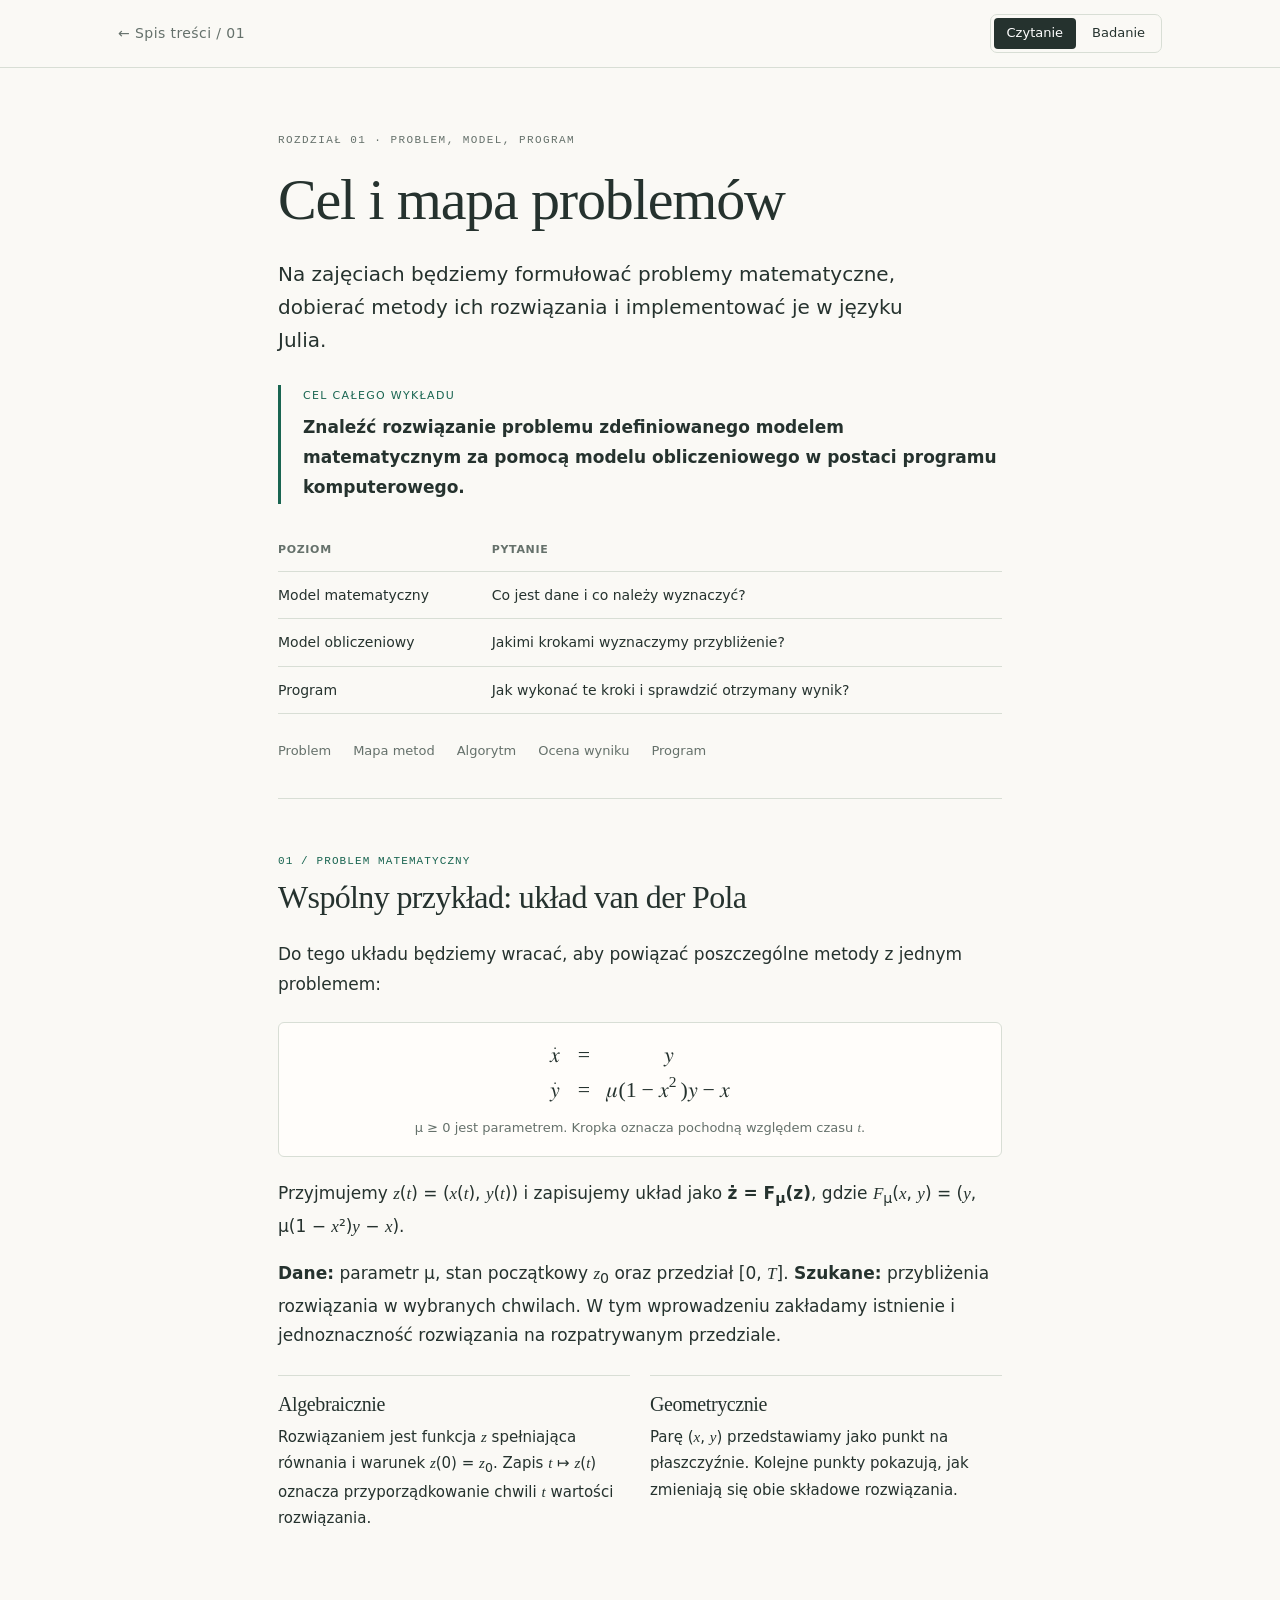
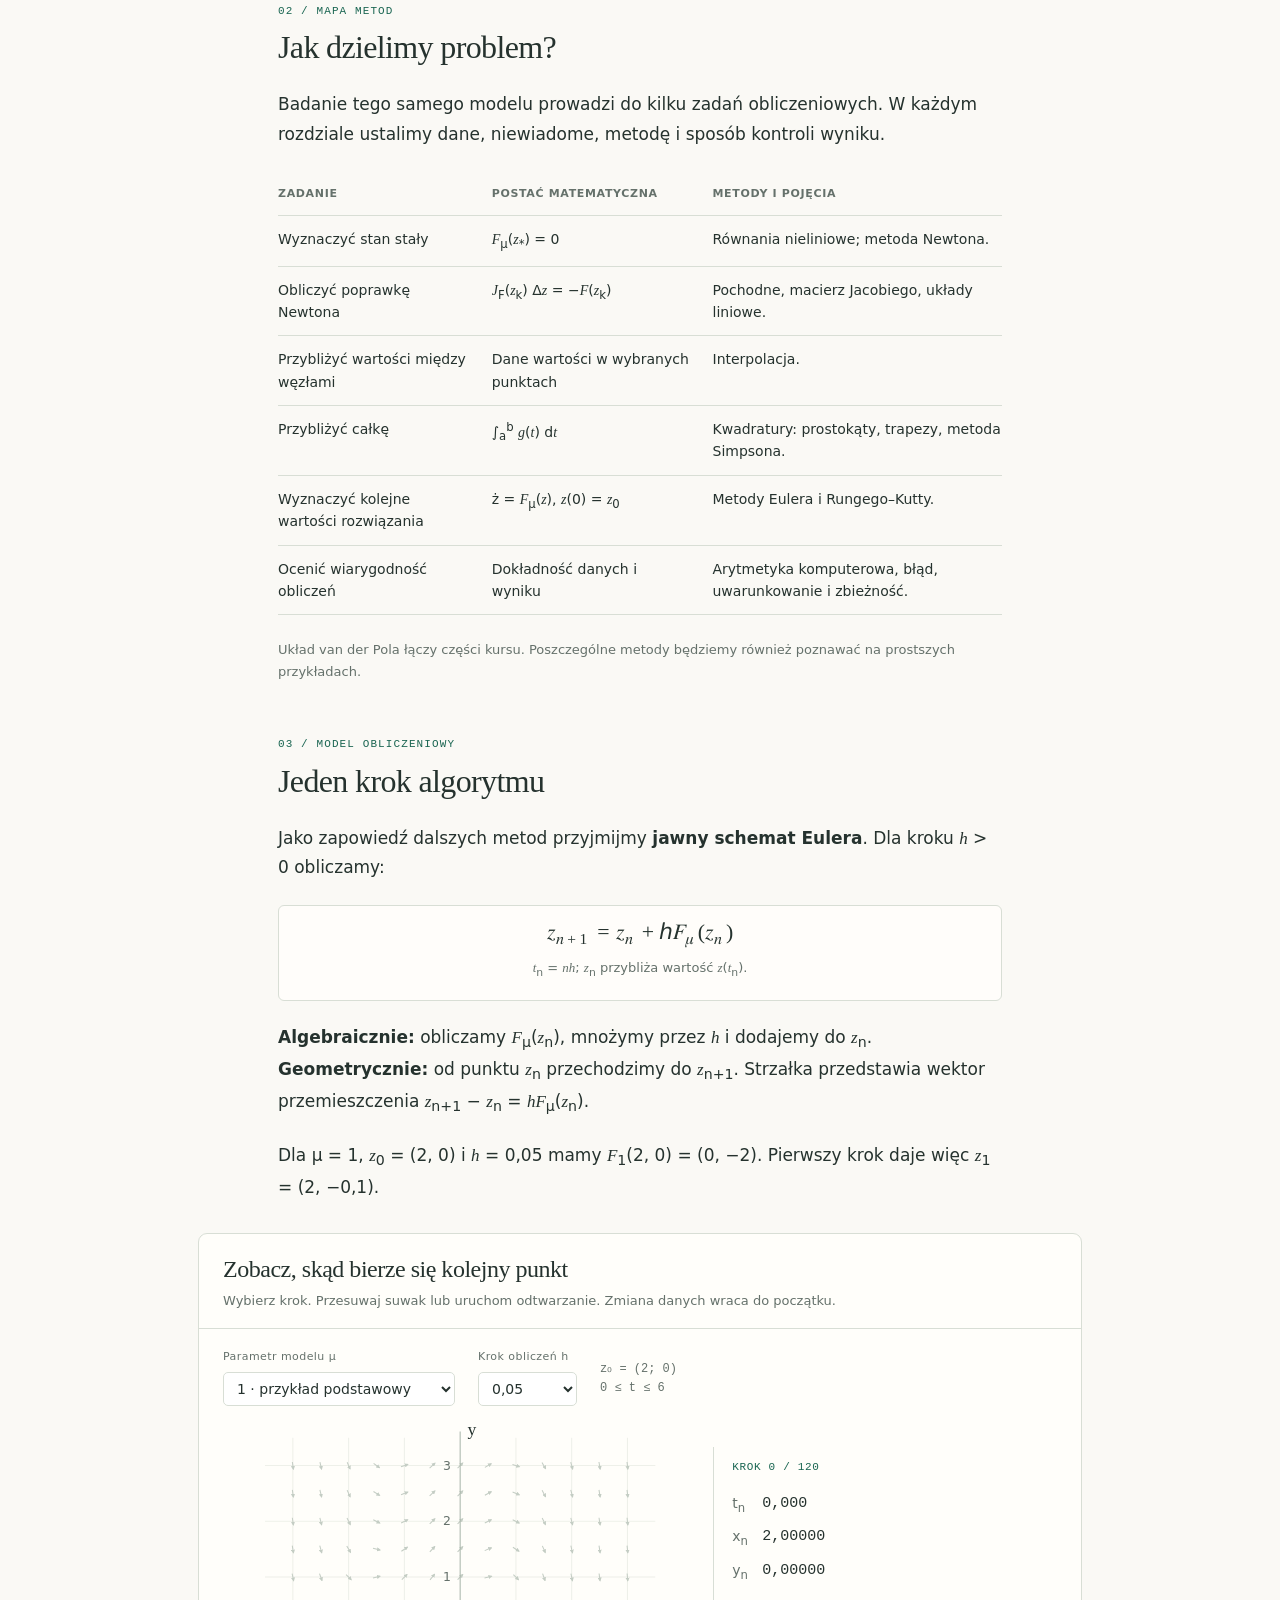
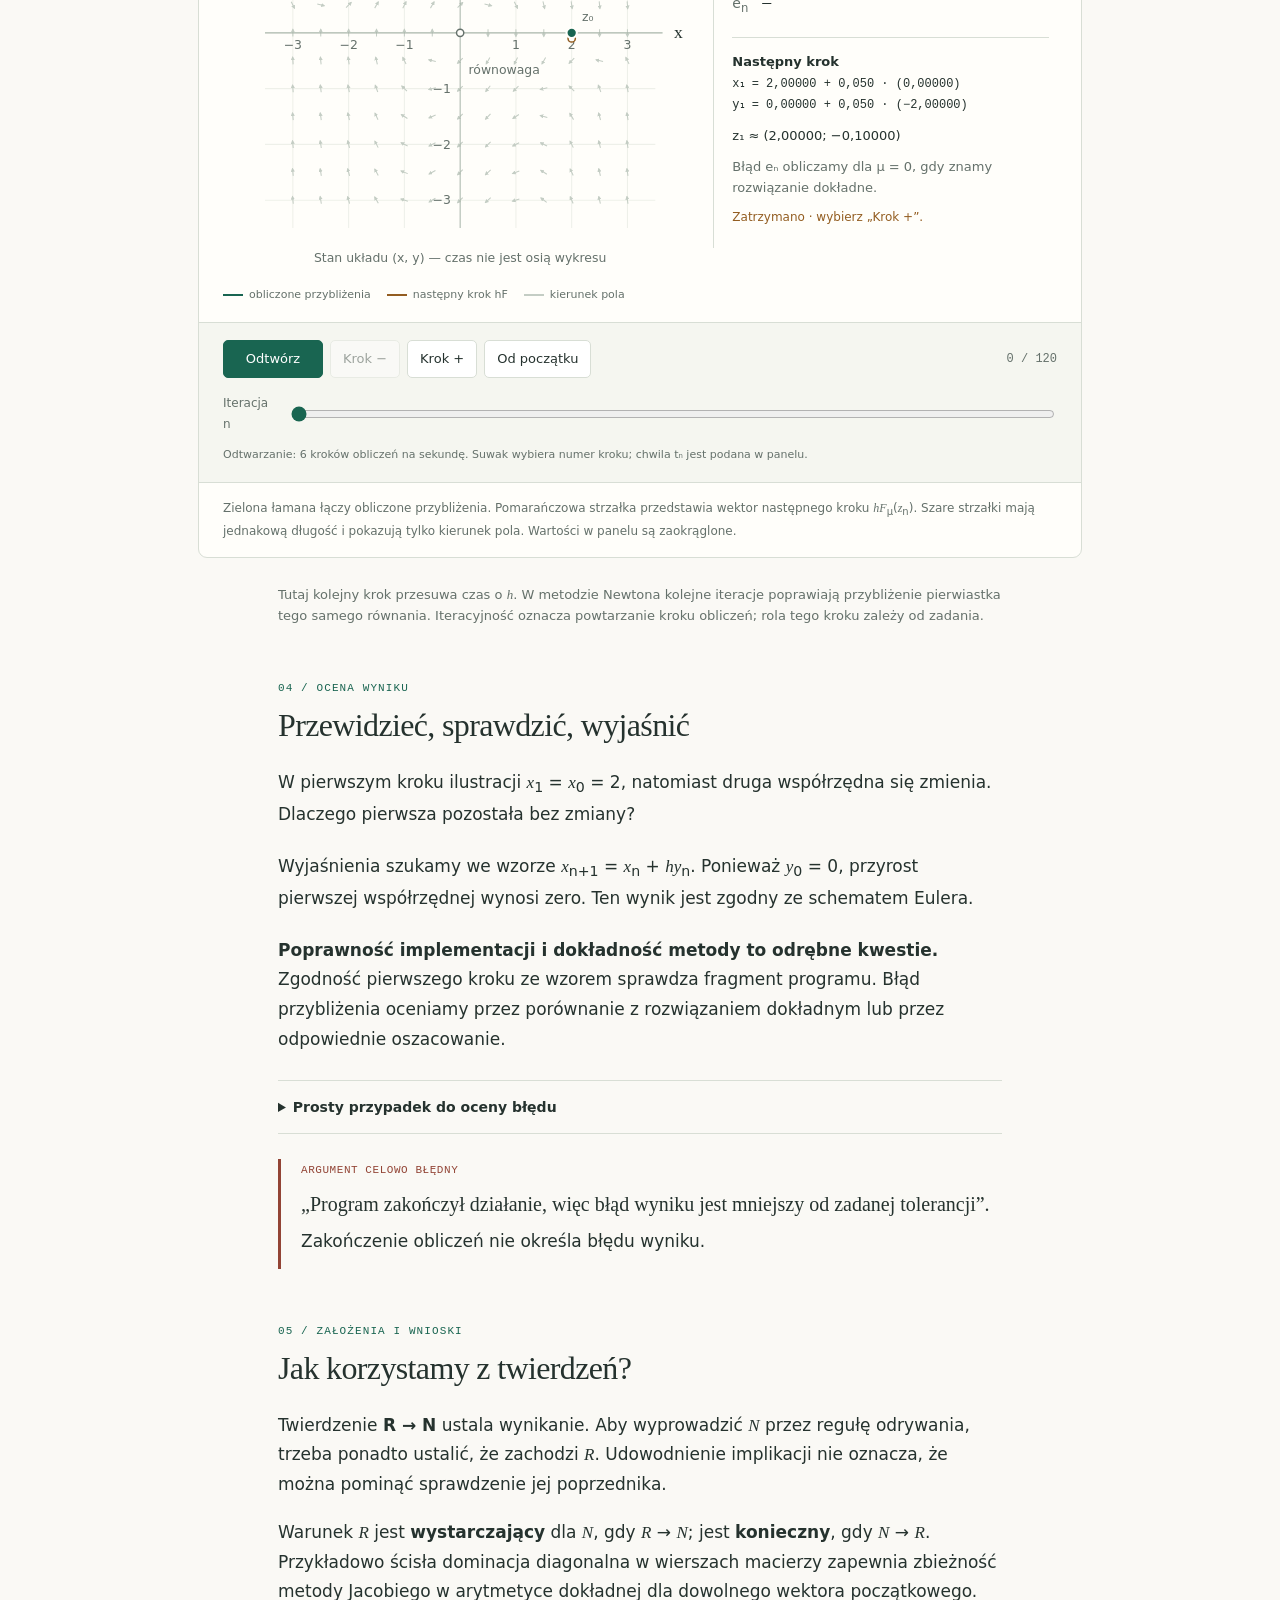
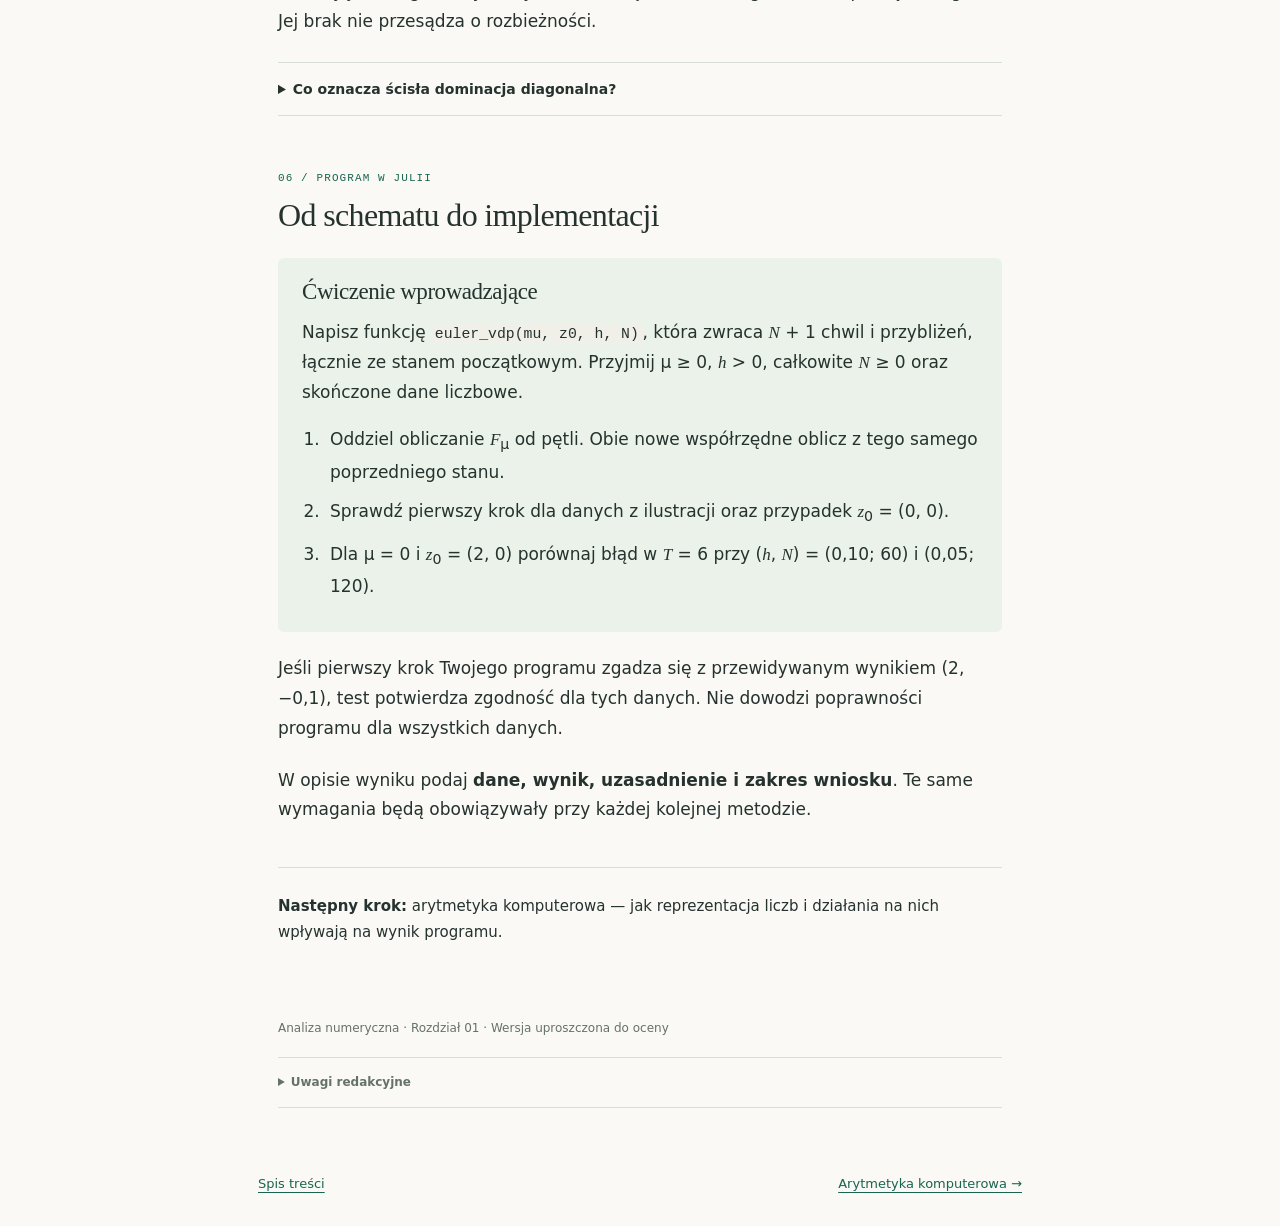
==== 01-cel-i-mapa-problemow.html @ f3dd7e31 "Dodaj pliki" ====
<!doctype html>
<html lang="pl" data-mode="reading">
<head>
  <meta charset="utf-8">
  <meta name="viewport" content="width=device-width,initial-scale=1">
  <meta name="color-scheme" content="light">
  <meta name="description" content="Od modelu matematycznego do programu w Julii. Pierwszy rozdział analizy numerycznej z trybem badania rozumowań i sterowaną animacją SVG.">
  <title>Cel i mapa problemów · Analiza numeryczna</title>
  <style>
    :root{--paper:#faf9f5;--ink:#25322e;--muted:#65716b;--line:#d8ded5;--green:#196551;--pale:#eaf2e9;--amber:#935d21;--amber-pale:#faf0dd;--blue:#305a82;--blue-pale:#edf2f9;--red:#924435;--red-pale:#f9eeea;--mono:ui-monospace,SFMono-Regular,Consolas,monospace}
    *{box-sizing:border-box}html{scroll-behavior:smooth;scroll-padding-top:100px}body{margin:0;background:var(--paper);color:var(--ink);font:17px/1.75 system-ui,-apple-system,"Segoe UI",sans-serif}button,select,input{font:inherit}button,select{color:inherit}button,a,summary,input,select{-webkit-tap-highlight-color:transparent}a{color:var(--green);text-underline-offset:4px}a:hover{color:var(--ink)}button{cursor:pointer}button:disabled{cursor:default;opacity:.42}:focus-visible{outline:3px solid var(--amber);outline-offset:4px;border-radius:3px}.skip{position:absolute;left:16px;top:-100px;z-index:5;background:white;padding:8px 16px}.skip:focus{top:10px}.topbar{position:sticky;top:0;z-index:3;border-bottom:1px solid var(--line);background:rgba(250,249,245,.97)}.topbar-inner{max-width:1100px;margin:auto;padding:14px 28px;display:flex;align-items:center;justify-content:space-between;gap:18px}.brand{font-size:14px;letter-spacing:.03em;color:var(--muted);text-decoration:none}.mode{display:flex;border:1px solid var(--line);border-radius:7px;padding:3px;gap:3px}.mode button{border:0;background:none;padding:5px 13px;border-radius:4px;font-size:13px;line-height:1.6}.mode button[aria-pressed="true"]{background:var(--ink);color:#fff}main{max-width:780px;margin:auto;padding:64px 28px 72px}header{padding-bottom:35px;border-bottom:1px solid var(--line)}.eyebrow{font:11px/1.5 var(--mono);letter-spacing:.13em;text-transform:uppercase;color:var(--muted);margin:0 0 19px}h1,h2,h3{font-family:Georgia,"Times New Roman",serif;font-weight:400;line-height:1.15;letter-spacing:-.02em}h1{font-size:clamp(38px,6vw,58px);max-width:650px;margin:0 0 24px}h2{font-size:32px;margin:0 0 24px}h3{font-size:23px;margin:26px 0 14px}.lead{font-size:20px;line-height:1.65;max-width:650px}.goal{border-left:3px solid var(--green);padding:2px 0 2px 22px;margin:28px 0 25px}.goal p{margin:0}.goal small{display:block;color:var(--green);font-size:11px;letter-spacing:.12em;text-transform:uppercase;margin-bottom:8px}.toc{display:flex;gap:7px 22px;flex-wrap:wrap;font-size:13px;margin-top:26px}.toc a{color:var(--muted);text-decoration:none}.toc a:hover{text-decoration:underline}section{margin-top:54px}.section-number{display:block;font:11px/1.5 var(--mono);color:var(--green);letter-spacing:.1em;margin-bottom:10px}p{margin:0 0 18px}strong{font-weight:650}small,.small{font-size:13px;line-height:1.65}.muted{color:var(--muted)}var{font-family:Georgia,serif}code{font: .87em/1.5 var(--mono);background:#f0f0e9;padding:.12em .25em;border-radius:3px}.equation{margin:22px 0;padding:18px 22px;border:1px solid var(--line);border-radius:6px;overflow-x:auto;text-align:center;background:#fffdfa;font-size:19px}.equation math{font-size:1.15em}.equation .small{display:block;margin-top:10px;color:var(--muted)}.mathline{display:block;margin:6px 0}.definitions{display:grid;grid-template-columns:1fr 1fr;gap:20px;margin:24px 0}.definition{padding:17px 0;border-top:1px solid var(--line)}.definition p{font-size:15px;margin:8px 0 0}.definition h3{font-size:20px;margin:0}.table-scroll{overflow-x:auto;margin:24px 0}table{border-collapse:collapse;text-align:left;width:100%;font-size:14px;line-height:1.6}th,td{vertical-align:top;border-bottom:1px solid var(--line);padding:12px 11px}th{font-size:11px;letter-spacing:.06em;text-transform:uppercase;color:var(--muted)}th:first-child,td:first-child{padding-left:0}th:last-child,td:last-child{padding-right:0}td:first-child{width:28%}.note{border-left:2px solid var(--line);padding:2px 0 2px 18px;margin:25px 0;font-size:15px}.note p:last-child{margin-bottom:0}ol,ul{padding-left:23px}li{padding-left:5px;margin:10px 0}.study-only{display:none}.analysis{display:none}.marked{background:none;color:inherit}.argument{margin:22px 0}.argument>p{margin-bottom:10px}.argument[data-kind="explanation"]{--mark-bg:var(--amber-pale);--mark-ink:var(--amber)}.argument[data-kind="inference"],.argument[data-kind="proof"]{--mark-bg:var(--pale);--mark-ink:var(--green)}.argument[data-kind="checking"]{--mark-bg:var(--blue-pale);--mark-ink:var(--blue)}.argument[data-kind="fallacy"]{--mark-bg:var(--red-pale);--mark-ink:var(--red)}[data-mode="research"] .study-only{display:block}[data-mode="research"] .analysis{display:block}[data-mode="research"] .marked{background:var(--mark-bg);box-shadow:0 2px 0 var(--mark-bg);border-bottom:1px solid var(--mark-ink);-webkit-box-decoration-break:clone;box-decoration-break:clone}.analysis{font-size:14px;line-height:1.7;border-left:2px solid var(--mark-ink);padding:0 0 0 16px;margin:12px 0 24px}.analysis summary{font-size:12px;color:var(--mark-ink);cursor:pointer;font-weight:650}.analysis[open] summary{margin-bottom:12px}.analysis p{margin:8px 0}.analysis dl{margin:10px 0}.analysis dt{font-weight:650;margin:10px 0 2px}.analysis dd{margin:0}.analysis .direction{font:12px/1.7 var(--mono);color:var(--muted);padding-top:8px}.study-intro{background:var(--pale);padding:19px 23px;border-radius:6px;font-size:14px;margin-top:28px}.study-intro p{margin:0 0 10px}.study-intro p:last-child{margin:0}.wide{width:calc(100% + 160px);margin-left:-80px}.lab{border:1px solid var(--line);border-radius:9px;background:#fffefa;overflow:hidden;margin-top:30px;margin-bottom:26px}.lab-head{padding:22px 24px 16px;border-bottom:1px solid var(--line)}.lab-head h3{margin:0 0 6px;font-size:24px}.lab-head p{margin:0;font-size:13px;color:var(--muted)}.lab-controls{display:flex;align-items:end;gap:15px 23px;flex-wrap:wrap;padding:18px 24px 5px}.field-label{display:block;font-size:11px;letter-spacing:.04em;color:var(--muted);margin-bottom:5px}select{padding:7px 27px 7px 9px;background:white;border:1px solid var(--line);border-radius:5px;font-size:14px}.fixed-data{margin:0 0 7px;font:12px/1.6 var(--mono);color:var(--muted)}.lab-layout{display:grid;grid-template-columns:1.45fr 1fr;align-items:center;gap:4px;padding:8px 24px 10px 12px}.plot{min-width:0}.plot svg{display:block;width:100%;height:auto}.plot text{font:12px system-ui,sans-serif;fill:var(--muted)}.plot .axis-label{font-family:Georgia,serif;font-size:17px;fill:var(--ink)}.readout{padding:12px 8px 12px 18px;border-left:1px solid var(--line)}.step-title{font:11px/1.6 var(--mono);color:var(--green);letter-spacing:.06em;text-transform:uppercase;margin:0 0 15px}.state{display:grid;grid-template-columns:auto 1fr;gap:6px 14px;margin:0 0 19px;font-size:14px}.state dt{color:var(--muted)}.state dd{margin:0;font:15px/1.7 var(--mono);font-variant-numeric:tabular-nums}.calculation{border-top:1px solid var(--line);padding-top:13px;font-size:13px;line-height:1.75}.calculation p{margin:0 0 8px}.calculation .numbers{font:12px/1.8 var(--mono);display:block}.status-tag{color:var(--amber);font-size:12px;min-height:20px}.legend{display:flex;flex-wrap:wrap;gap:7px 16px;padding:0 24px 17px;font-size:11px;color:var(--muted)}.legend span{display:inline-flex;align-items:center;gap:6px}.swatch{width:20px;height:0;border-top:2px solid var(--green);display:inline-block}.swatch.arrow{border-color:var(--amber)}.swatch.exact{border-color:#6c7e91;border-top-style:dashed}.swatch.field{border-color:#c4cdc4}.transport{border-top:1px solid var(--line);padding:17px 24px;background:#f5f6f0}.transport-row{display:flex;gap:7px;align-items:center;flex-wrap:wrap}.transport button{border:1px solid var(--line);background:white;padding:7px 12px;border-radius:5px;font-size:13px}.transport .primary{background:var(--green);border-color:var(--green);color:white;min-width:100px}.transport .end-label{margin-left:auto;color:var(--muted);font:12px var(--mono)}.range-row{display:flex;align-items:center;gap:14px;margin-top:15px}.range-row label{font-size:12px;color:var(--muted)}input[type="range"]{accent-color:var(--green);width:100%;min-width:60px}.transport .hint{font-size:11px;color:var(--muted);margin:10px 0 0}.lab figcaption{padding:15px 24px;font-size:12px;color:var(--muted);border-top:1px solid var(--line)}.test-prompt{background:var(--amber-pale);padding:18px 21px;border-radius:5px;margin:23px 0;font-size:15px}.test-prompt p{margin:0 0 9px}.test-prompt p:last-child{margin:0}.disclosure{border-top:1px solid var(--line);border-bottom:1px solid var(--line);padding:14px 0;margin:25px 0;font-size:15px}.disclosure summary{cursor:pointer;font-size:14px;font-weight:600}.disclosure[open] summary{margin-bottom:15px}.disclosure p:last-child{margin-bottom:0}.false-claim{border-left:3px solid var(--red);padding:3px 0 3px 20px;margin:24px 0}.false-claim .label{font:11px/1.5 var(--mono);color:var(--red);text-transform:uppercase;letter-spacing:.05em}.false-claim blockquote{margin:8px 0;font-family:Georgia,serif;font-size:20px;line-height:1.5}.assignment{padding:21px 24px;background:var(--pale);border-radius:6px}.assignment h3{margin:0 0 13px}.assignment ol{margin-bottom:0}.next{margin-top:42px;padding-top:25px;border-top:1px solid var(--line);font-size:15px}.footer{max-width:780px;margin:0 auto;padding:0 28px 45px;font-size:12px;color:var(--muted)}.editorial{margin:0;font-size:12px}.editorial summary{font-size:12px}.sr-only{position:absolute;width:1px;height:1px;padding:0;margin:-1px;overflow:hidden;clip:rect(0,0,0,0);white-space:nowrap;border:0}noscript p{padding:16px;background:var(--amber-pale);font-size:14px}figure{margin:24px 0}.math-inline{white-space:nowrap}.badge{font-size:11px;color:var(--muted);border:1px solid var(--line);padding:3px 7px;border-radius:4px;display:inline-block;margin-bottom:22px}.formula-note{font-size:13px;color:var(--muted);margin-top:-9px}
    [hidden]{display:none!important}
    @media(max-width:1000px){.wide{width:100%;margin-left:0}.lab-layout{grid-template-columns:1.3fr 1fr}.readout{padding-left:15px}.topbar-inner{padding:12px 22px}}
    @media(max-width:620px){body{font-size:16px}main{padding:36px 20px 50px}.topbar-inner{padding:10px 16px;gap:8px}.brand{font-size:12px}.mode button{font-size:12px;padding:5px 9px}.lead{font-size:18px}.definitions{grid-template-columns:1fr;gap:0}h2{font-size:28px}.lab-layout{grid-template-columns:1fr;padding:8px 15px 15px}.readout{border-left:0;border-top:1px solid var(--line);padding:17px 8px 0}.state{grid-template-columns:auto 1fr auto 1fr;gap:5px 10px}.state dd{font-size:13px}.lab-controls,.lab-head{padding-left:18px;padding-right:18px}.legend,.transport,.lab figcaption{padding-left:18px;padding-right:18px}.transport .end-label{margin-left:0}.lab-head h3{font-size:22px}.equation{font-size:16px;padding:15px 10px}th,td{padding:10px 8px}.table-scroll table{min-width:570px}.footer{padding-left:20px;padding-right:20px}.assignment{padding:19px}.toc{gap:7px 17px}}
    @media(prefers-reduced-motion:reduce){html{scroll-behavior:auto}}
    @media print{body{background:white;color:black;font-size:11pt;line-height:1.55}.topbar,.toc,.skip,.transport,.lab-controls,.editorial,.badge{display:none}main{padding:0;max-width:none}header{padding-bottom:15px}h1{font-size:32pt}h2{font-size:22pt}section{margin-top:28px}.wide{width:100%;margin-left:0}.lab{break-inside:avoid}.lab-layout{grid-template-columns:1.25fr 1fr}.readout{border-left:1px solid #aaa;border-top:0}.marked{print-color-adjust:exact}.analysis{break-inside:avoid}a{color:inherit}p,li{orphans:3;widows:3}.footer{margin-top:20px;padding:0;max-width:none}.study-only table{font-size:9pt}}
  </style>
<style>
.course-navigation { max-width: 820px; margin: 0 auto; padding: 20px 28px 32px; display: flex; flex-wrap: wrap; align-items: baseline; justify-content: space-between; gap: 12px 24px; font: 13px/1.65 system-ui, -apple-system, "Segoe UI", sans-serif; }
.course-navigation a { color: #196551; text-underline-offset: 4px; }
.course-navigation a:focus-visible { outline: 3px solid #935d21; outline-offset: 4px; }
.course-navigation--top { border-bottom: 1px solid #d8ded5; margin-bottom: 20px; padding-top: 15px; padding-bottom: 15px; }
@media(max-width:600px) { .course-navigation { padding-right: 19px; padding-left: 19px; font-size: 12px; } }
</style>
</head>
<body>
  <a class="skip" href="#tresc">Przejdź do treści</a>
  <div class="topbar">
    <div class="topbar-inner">
      <a class="brand" href="index.html">← Spis treści <span aria-hidden="true">/ 01</span></a>
      <div class="mode" role="group" aria-label="Tryb pracy z tekstem">
        <button id="reading-mode" type="button" aria-pressed="true">Czytanie</button>
        <button id="research-mode" type="button" aria-pressed="false">Badanie</button>
      </div>
    </div>
  </div>
  <main id="tresc">
    <header>
      <p class="eyebrow">Rozdział 01 · Problem, model, program</p>
      <h1>Cel i mapa problemów</h1>
      <p class="lead">Na zajęciach będziemy formułować problemy matematyczne, dobierać metody ich rozwiązania i implementować je w języku Julia.</p>
      <div class="goal"><small>Cel całego wykładu</small><p><strong>Znaleźć rozwiązanie problemu zdefiniowanego modelem matematycznym za pomocą modelu obliczeniowego w postaci programu komputerowego.</strong></p></div>
      <div class="table-scroll"><table><thead><tr><th>Poziom</th><th>Pytanie</th></tr></thead><tbody><tr><td>Model matematyczny</td><td>Co jest dane i co należy wyznaczyć?</td></tr><tr><td>Model obliczeniowy</td><td>Jakimi krokami wyznaczymy przybliżenie?</td></tr><tr><td>Program</td><td>Jak wykonać te kroki i sprawdzić otrzymany wynik?</td></tr></tbody></table></div>
      <nav class="toc" aria-label="W tym rozdziale"><a href="#model">Problem</a><a href="#mapa">Mapa metod</a><a href="#krok">Algorytm</a><a href="#kontrola">Ocena wyniku</a><a href="#zadanie">Program</a></nav>
    </header>
    <noscript><p>Tekst i wzory są dostępne bez JavaScriptu. Przełączanie trybów oraz sterowanie ilustracją wymagają jego włączenia.</p></noscript>
    <aside class="study-only study-intro" aria-label="Jak czytać oznaczenia rozumowań"><p><strong>Tryb badania.</strong> Etykiety wyjaśniają, co jest dane, czego szukamy i co uzasadnia wniosek. <var>R</var> oznacza rację, <var>N</var> — następstwo. Implikacja <strong>R → N</strong> wyraża wynikanie przy wskazanych założeniach. Zapis <strong>~&gt;</strong> pokazuje kierunek rozumowania lub poszukiwania. Definicje i obserwacje odróżniamy od rozumowań.</p></aside>

    <section id="model">
      <span class="section-number">01 / PROBLEM MATEMATYCZNY</span>
      <h2>Wspólny przykład: układ van der Pola</h2>
      <p>Do tego układu będziemy wracać, aby powiązać poszczególne metody z jednym problemem:</p>
      <div class="equation"><math display="block" aria-label="Pochodna x równa się y. Pochodna y równa się mu razy jeden minus x kwadrat razy y minus x."><mtable columnalign="right center left" rowspacing=".5em"><mtr><mtd><mover><mi>x</mi><mo>˙</mo></mover></mtd><mtd><mo>=</mo></mtd><mtd><mi>y</mi></mtd></mtr><mtr><mtd><mover><mi>y</mi><mo>˙</mo></mover></mtd><mtd><mo>=</mo></mtd><mtd><mi>μ</mi><mo>(</mo><mn>1</mn><mo>−</mo><msup><mi>x</mi><mn>2</mn></msup><mo>)</mo><mi>y</mi><mo>−</mo><mi>x</mi></mtd></mtr></mtable></math><span class="small">μ ≥ 0 jest parametrem. Kropka oznacza pochodną względem czasu <var>t</var>.</span></div>
      <p>Przyjmujemy <var>z</var>(<var>t</var>) = (<var>x</var>(<var>t</var>), <var>y</var>(<var>t</var>)) i zapisujemy układ jako <strong>ż = F<sub>μ</sub>(z)</strong>, gdzie <var>F</var><sub>μ</sub>(<var>x</var>, <var>y</var>) = (<var>y</var>, μ(1 − <var>x</var>²)<var>y</var> − <var>x</var>).</p>
      <p><strong>Dane:</strong> parametr μ, stan początkowy <var>z</var><sub>0</sub> oraz przedział [0, <var>T</var>]. <strong>Szukane:</strong> przybliżenia rozwiązania w wybranych chwilach. W tym wprowadzeniu zakładamy istnienie i jednoznaczność rozwiązania na rozpatrywanym przedziale.</p>
      <div class="definitions"><div class="definition"><h3>Algebraicznie</h3><p>Rozwiązaniem jest funkcja <var>z</var> spełniająca równania i warunek <var>z</var>(0) = <var>z</var><sub>0</sub>. Zapis <var>t</var> ↦ <var>z</var>(<var>t</var>) oznacza przyporządkowanie chwili <var>t</var> wartości rozwiązania.</p></div><div class="definition"><h3>Geometrycznie</h3><p>Parę (<var>x</var>, <var>y</var>) przedstawiamy jako punkt na płaszczyźnie. Kolejne punkty pokazują, jak zmieniają się obie składowe rozwiązania.</p></div></div>
    </section>

    <section id="mapa">
      <span class="section-number">02 / MAPA METOD</span>
      <h2>Jak dzielimy problem?</h2>
      <p>Badanie tego samego modelu prowadzi do kilku zadań obliczeniowych. W każdym rozdziale ustalimy dane, niewiadome, metodę i sposób kontroli wyniku.</p>
      <div class="table-scroll"><table><thead><tr><th>Zadanie</th><th>Postać matematyczna</th><th>Metody i pojęcia</th></tr></thead><tbody>
        <tr><td>Wyznaczyć stan stały</td><td><var>F</var><sub>μ</sub>(<var>z</var><sub>*</sub>) = 0</td><td>Równania nieliniowe; metoda Newtona.</td></tr>
        <tr><td>Obliczyć poprawkę Newtona</td><td><var>J</var><sub>F</sub>(<var>z</var><sub>k</sub>) Δ<var>z</var> = −<var>F</var>(<var>z</var><sub>k</sub>)</td><td>Pochodne, macierz Jacobiego, układy liniowe.</td></tr>
        <tr><td>Przybliżyć wartości między węzłami</td><td>Dane wartości w wybranych punktach</td><td>Interpolacja.</td></tr>
        <tr><td>Przybliżyć całkę</td><td>∫<sub>a</sub><sup>b</sup> <var>g</var>(<var>t</var>) d<var>t</var></td><td>Kwadratury: prostokąty, trapezy, metoda Simpsona.</td></tr>
        <tr><td>Wyznaczyć kolejne wartości rozwiązania</td><td>ż = <var>F</var><sub>μ</sub>(<var>z</var>), <var>z</var>(0) = <var>z</var><sub>0</sub></td><td>Metody Eulera i Rungego–Kutty.</td></tr>
        <tr><td>Ocenić wiarygodność obliczeń</td><td>Dokładność danych i wyniku</td><td>Arytmetyka komputerowa, błąd, uwarunkowanie i zbieżność.</td></tr>
      </tbody></table></div>
      <p class="small muted">Układ van der Pola łączy części kursu. Poszczególne metody będziemy również poznawać na prostszych przykładach.</p>
    </section>

    <section id="krok">
      <span class="section-number">03 / MODEL OBLICZENIOWY</span>
      <h2>Jeden krok algorytmu</h2>
      <p>Jako zapowiedź dalszych metod przyjmijmy <strong>jawny schemat Eulera</strong>. Dla kroku <var>h</var> &gt; 0 obliczamy:</p>
      <div class="equation"><math display="block" aria-label="z n plus jeden równa się z n plus h razy F mu od z n"><mrow><msub><mi>z</mi><mrow><mi>n</mi><mo>+</mo><mn>1</mn></mrow></msub><mo>=</mo><msub><mi>z</mi><mi>n</mi></msub><mo>+</mo><mi>h</mi><msub><mi>F</mi><mi>μ</mi></msub><mo>(</mo><msub><mi>z</mi><mi>n</mi></msub><mo>)</mo></mrow></math><span class="small"><var>t</var><sub>n</sub> = <var>nh</var>; <var>z</var><sub>n</sub> przybliża wartość <var>z</var>(<var>t</var><sub>n</sub>).</span></div>
      <p><strong>Algebraicznie:</strong> obliczamy <var>F</var><sub>μ</sub>(<var>z</var><sub>n</sub>), mnożymy przez <var>h</var> i dodajemy do <var>z</var><sub>n</sub>. <strong>Geometrycznie:</strong> od punktu <var>z</var><sub>n</sub> przechodzimy do <var>z</var><sub>n+1</sub>. Strzałka przedstawia wektor przemieszczenia <var>z</var><sub>n+1</sub> − <var>z</var><sub>n</sub> = <var>hF</var><sub>μ</sub>(<var>z</var><sub>n</sub>).</p>
      <div class="argument" data-kind="inference"><p><span class="marked">Dla μ = 1, <var>z</var><sub>0</sub> = (2, 0) i <var>h</var> = 0,05 mamy <var>F</var><sub>1</sub>(2, 0) = (0, −2). Pierwszy krok daje więc <var>z</var><sub>1</sub> = (2, −0,1).</span></p><details class="analysis"><summary>Wnioskowanie · przewidujemy wynik kroku</summary><p><strong>R:</strong> dane i schemat Eulera. <strong>N:</strong> pierwszy wynik to (2, −0,1). Podstawienie danych uzasadnia R → N. Wynik dotyczy tego kroku algorytmu; nie jest dokładnym rozwiązaniem równania różniczkowego w chwili 0,05.</p><p class="direction">Przesłanka ~&gt; konkluzja: R ~&gt; N<br>Punkt wyjścia ~&gt; cel: R ~&gt; N</p></details></div>
      <figure class="lab wide" id="laboratorium" aria-labelledby="lab-title">
        <div class="lab-head"><h3 id="lab-title">Zobacz, skąd bierze się kolejny punkt</h3><p>Wybierz krok. Przesuwaj suwak lub uruchom odtwarzanie. Zmiana danych wraca do początku.</p></div>
        <div class="lab-controls">
          <label><span class="field-label">Parametr modelu μ</span><select id="mu-select"><option value="1">1 · przykład podstawowy</option><option value="0">0 · przykład kontrolny</option></select></label>
          <label><span class="field-label">Krok obliczeń h</span><select id="h-select"><option value="0.1">0,10</option><option value="0.05" selected>0,05</option><option value="0.025">0,025</option></select></label>
          <p class="fixed-data">z₀ = (2; 0)<br>0 ≤ t ≤ 6</p>
        </div>
        <div class="lab-layout">
          <div class="plot">
            <svg id="phase-plot" xmlns="http://www.w3.org/2000/svg" viewBox="0 0 480 440" role="img" aria-labelledby="plot-title plot-description">
              <title id="plot-title">Płaszczyzna fazowa i kroki metody Eulera</title>
              <desc id="plot-description">Pozioma oś x, pionowa y. Zielone punkty i odcinki oznaczają przybliżenia Eulera. Pomarańczowa strzałka pokazuje następny krok. Stan początkowy to (2, 0); pierwszy krok prowadzi do (2, −0,1).</desc>
              <defs><marker id="step-arrow" markerWidth="7" markerHeight="7" refX="5" refY="3.5" orient="auto" markerUnits="userSpaceOnUse"><path d="M0,0 L7,3.5 L0,7" fill="#935d21"/></marker><marker id="field-arrow" markerWidth="4" markerHeight="4" refX="3" refY="2" orient="auto" markerUnits="userSpaceOnUse"><path d="M0,0 L4,2 L0,4" fill="#c4cdc4"/></marker><clipPath id="plot-clip"><rect x="52" y="18" width="376" height="376"/></clipPath></defs>
              <g id="grid-lines" stroke="#eef0e9" stroke-width="1"></g>
              <g id="field-lines" clip-path="url(#plot-clip)" stroke="#c4cdc4" stroke-width="1" fill="none"></g>
              <line x1="52" y1="206" x2="435" y2="206" stroke="#a9b6aa"/><line x1="240" y1="394" x2="240" y2="12" stroke="#a9b6aa"/>
              <g id="axis-ticks"></g><text class="axis-label" x="446" y="211">x</text><text class="axis-label" x="247" y="15">y</text>
              <g clip-path="url(#plot-clip)"><circle id="exact-circle" cx="240" cy="206" r="107.428571" fill="none" stroke="#6c7e91" stroke-width="1.5" stroke-dasharray="6 5" visibility="hidden"/><path id="trajectory" d="M347.428571,206" fill="none" stroke="#196551" stroke-width="2.5" stroke-linecap="round" stroke-linejoin="round"/><g id="trajectory-dots" fill="#196551"></g><line id="next-step" x1="347.428571" y1="206" x2="347.428571" y2="211.371429" stroke="#935d21" stroke-width="2.5" marker-end="url(#step-arrow)"/><circle id="next-point" cx="347.428571" cy="211.371429" r="3.5" fill="#fffefa" stroke="#935d21" stroke-width="1.5"/><circle id="current-point" cx="347.428571" cy="206" r="5" fill="#196551" stroke="#fffefa" stroke-width="2"/></g>
              <circle cx="240" cy="206" r="3.5" fill="#fffefa" stroke="#65716b" stroke-width="1.4"/><text x="248" y="246">równowaga</text><text id="point-label" x="357" y="196" fill="#196551">z₀</text><text x="240" y="427" text-anchor="middle">Stan układu (x, y) — czas nie jest osią wykresu</text>
            </svg>
          </div>
          <div class="readout" aria-label="Dane bieżącego kroku">
            <p class="step-title" id="step-title">Krok 0 / 120</p>
            <dl class="state"><dt>t<sub>n</sub></dt><dd id="value-time">0,000</dd><dt>x<sub>n</sub></dt><dd id="value-x">2,00000</dd><dt>y<sub>n</sub></dt><dd id="value-y">0,00000</dd><dt>e<sub>n</sub></dt><dd id="value-error">—</dd></dl>
            <div class="calculation"><p><strong id="calc-heading">Następny krok</strong><span class="numbers" id="calc-x">x₁ = 2,00000 + 0,05 · 0,00000</span><span class="numbers" id="calc-y">y₁ = 0,00000 + 0,05 · (−2,00000)</span></p><p id="next-state">z₁ ≈ (2,00000; −0,10000)</p><p class="small muted" id="reference-context">Błąd eₙ obliczamy dla μ = 0, gdy znamy rozwiązanie dokładne.</p><p class="status-tag" id="run-status">Zatrzymano · wybierz „Krok +”.</p></div>
          </div>
        </div>
        <div class="legend" aria-label="Legenda wykresu"><span><i class="swatch" aria-hidden="true"></i>obliczone przybliżenia</span><span><i class="swatch arrow" aria-hidden="true"></i>następny krok hF</span><span><i class="swatch field" aria-hidden="true"></i>kierunek pola</span><span id="exact-legend" hidden><i class="swatch exact" aria-hidden="true"></i>rozwiązanie dokładne dla μ = 0</span></div>
        <div class="transport">
          <div class="transport-row"><button class="primary" id="play-button" type="button" aria-pressed="false">Odtwórz</button><button id="prev-button" type="button" disabled aria-label="Poprzedni krok">Krok −</button><button id="next-button" type="button" aria-label="Następny krok">Krok +</button><button id="reset-button" type="button">Od początku</button><span class="end-label" id="frame-label">0 / 120</span></div>
          <div class="range-row"><label for="step-slider">Iteracja n</label><input id="step-slider" type="range" min="0" max="120" step="1" value="0" aria-valuetext="Krok 0, czas 0"></div>
          <p class="hint">Odtwarzanie: 6 kroków obliczeń na sekundę. Suwak wybiera numer kroku; chwila tₙ jest podana w panelu.</p>
          <p class="sr-only" id="step-announcement" role="status" aria-live="polite" aria-atomic="true"></p>
        </div>
        <figcaption>Zielona łamana łączy obliczone przybliżenia. Pomarańczowa strzałka przedstawia wektor następnego kroku <var>hF</var><sub>μ</sub>(<var>z</var><sub>n</sub>). Szare strzałki mają jednakową długość i pokazują tylko kierunek pola. Wartości w panelu są zaokrąglone.</figcaption>
      </figure>
      <p class="small muted">Tutaj kolejny krok przesuwa czas o <var>h</var>. W metodzie Newtona kolejne iteracje poprawiają przybliżenie pierwiastka tego samego równania. Iteracyjność oznacza powtarzanie kroku obliczeń; rola tego kroku zależy od zadania.</p>
    </section>

    <section id="kontrola">
      <span class="section-number">04 / OCENA WYNIKU</span>
      <h2>Przewidzieć, sprawdzić, wyjaśnić</h2>
      <p>W pierwszym kroku ilustracji <var>x</var><sub>1</sub> = <var>x</var><sub>0</sub> = 2, natomiast druga współrzędna się zmienia. Dlaczego pierwsza pozostała bez zmiany?</p>
      <div class="argument" data-kind="explanation"><p><span class="marked">Wyjaśnienia szukamy we wzorze <var>x</var><sub>n+1</sub> = <var>x</var><sub>n</sub> + <var>hy</var><sub>n</sub>. Ponieważ <var>y</var><sub>0</sub> = 0, przyrost pierwszej współrzędnej wynosi zero. Ten wynik jest zgodny ze schematem Eulera.</span></p><details class="analysis"><summary>Wyjaśnianie · od wyniku do racji</summary><p><strong>N — punkt wyjścia:</strong> pierwsza współrzędna nie zmieniła się. <strong>R — poszukiwana racja:</strong> program wykonał aktualizację <var>x</var><sub>1</sub> = <var>x</var><sub>0</sub> + <var>hy</var><sub>0</sub> przy <var>y</var><sub>0</sub> = 0. Z R wynika N. Samo N nie dowodzi R: program pomijający aktualizację <var>x</var> dałby ten sam wynik. Wyjaśnienie wymaga więc sprawdzenia, jak wykonano krok.</p><p class="direction">Przesłanka ~&gt; konkluzja: N ~&gt; R<br>Punkt wyjścia ~&gt; cel: N ~&gt; R</p></details></div>
      <p><strong>Poprawność implementacji i dokładność metody to odrębne kwestie.</strong> Zgodność pierwszego kroku ze wzorem sprawdza fragment programu. Błąd przybliżenia oceniamy przez porównanie z rozwiązaniem dokładnym lub przez odpowiednie oszacowanie.</p>
      <details class="disclosure"><summary>Prosty przypadek do oceny błędu</summary><p>Dla μ = 0 i <var>z</var><sub>0</sub> = (2, 0) znamy rozwiązanie <var>z</var>(<var>t</var>) = (2 cos <var>t</var>, −2 sin <var>t</var>). Wybierz μ = 0 w ilustracji. Błąd <var>e</var><sub>n</sub> oznacza odległość obliczonego punktu od dokładnego punktu w tej samej chwili:</p><div class="equation"><math display="block" aria-label="e n równa się normie euklidesowej różnicy z n i z od t n"><mrow><msub><mi>e</mi><mi>n</mi></msub><mo>=</mo><msub><mrow><mo>‖</mo><msub><mi>z</mi><mi>n</mi></msub><mo>−</mo><mi>z</mi><mo>(</mo><msub><mi>t</mi><mi>n</mi></msub><mo>)</mo><mo>‖</mo></mrow><mn>2</mn></msub></mrow></math></div><p>Porównaj wyniki dla <var>h</var> = 0,10 i <var>h</var> = 0,05 w chwili <var>T</var> = 6. Mniejszy błąd w tym porównaniu nie jest ogólnym dowodem zbieżności metody.</p></details>
      <div class="false-claim argument" data-kind="fallacy"><p class="label">Argument celowo błędny</p><blockquote><span class="marked">„Program zakończył działanie, więc błąd wyniku jest mniejszy od zadanej tolerancji”.</span></blockquote><p>Zakończenie obliczeń nie określa błędu wyniku.</p><details class="analysis"><summary>Non sequitur · brak wynikania</summary><p><strong>P:</strong> program zakończył pracę. <strong>W:</strong> błąd jest mniejszy od ustalonej tolerancji. P nie daje oszacowania błędu, więc nie uzasadnia W.</p></details></div>
    </section>

    <section id="gwarancje">
      <span class="section-number">05 / ZAŁOŻENIA I WNIOSKI</span>
      <h2>Jak korzystamy z twierdzeń?</h2>
      <p>Twierdzenie <strong>R → N</strong> ustala wynikanie. Aby wyprowadzić <var>N</var> przez regułę odrywania, trzeba ponadto ustalić, że zachodzi <var>R</var>. Udowodnienie implikacji nie oznacza, że można pominąć sprawdzenie jej poprzednika.</p>
      <p>Warunek <var>R</var> jest <strong>wystarczający</strong> dla <var>N</var>, gdy <var>R</var> → <var>N</var>; jest <strong>konieczny</strong>, gdy <var>N</var> → <var>R</var>. Przykładowo ścisła dominacja diagonalna w wierszach macierzy zapewnia zbieżność metody Jacobiego w arytmetyce dokładnej dla dowolnego wektora początkowego. Jej brak nie przesądza o rozbieżności.</p>
      <details class="disclosure"><summary>Co oznacza ścisła dominacja diagonalna?</summary><p>W każdym wierszu macierzy kwadratowej zachodzi |<var>a</var><sub>ii</sub>| &gt; ∑<sub>j≠i</sub> |<var>a</var><sub>ij</sub>|. Jest to jeden z warunków wystarczających zbieżności metody Jacobiego do rozwiązania <var>Ax</var> = <var>b</var>. Samą metodę omówimy przy układach liniowych.</p></details>
      <div class="study-only argument" data-kind="proof"><details class="analysis"><summary>Dowodzenie · krótki przykład dotyczący algorytmu</summary><p><strong>N — teza do uzasadnienia:</strong> jeśli <var>F</var>(<var>z</var><sub>*</sub>) = 0, to schemat Eulera rozpoczęty w <var>z</var><sub>*</sub> zwraca ten sam punkt w każdym kroku. <strong>R — poszukiwana racja:</strong> wzór kroku i zerowy przyrost.</p><p><strong>Dowód:</strong> dla <var>z</var><sub>n</sub> = <var>z</var><sub>*</sub> mamy <var>z</var><sub>n+1</sub> = <var>z</var><sub>*</sub> + <var>h</var> · 0 = <var>z</var><sub>*</sub>. Ponieważ tak wybrano <var>z</var><sub>0</sub>, własność zachodzi w każdym kroku. Dowód dotyczy schematu, nie poprawności dowolnej implementacji.</p><p class="direction">Przesłanka ~&gt; konkluzja: R ~&gt; N<br>Punkt wyjścia ~&gt; cel: N ~&gt; R</p></details></div>
    </section>

    <section id="zadanie">
      <span class="section-number">06 / PROGRAM W JULII</span>
      <h2>Od schematu do implementacji</h2>
      <div class="assignment"><h3>Ćwiczenie wprowadzające</h3><p>Napisz funkcję <code>euler_vdp(mu, z0, h, N)</code>, która zwraca <var>N</var> + 1 chwil i przybliżeń, łącznie ze stanem początkowym. Przyjmij μ ≥ 0, <var>h</var> &gt; 0, całkowite <var>N</var> ≥ 0 oraz skończone dane liczbowe.</p><ol><li>Oddziel obliczanie <var>F</var><sub>μ</sub> od pętli. Obie nowe współrzędne oblicz z tego samego poprzedniego stanu.</li><li>Sprawdź pierwszy krok dla danych z ilustracji oraz przypadek <var>z</var><sub>0</sub> = (0, 0).</li><li>Dla μ = 0 i <var>z</var><sub>0</sub> = (2, 0) porównaj błąd w <var>T</var> = 6 przy (<var>h</var>, <var>N</var>) = (0,10; 60) i (0,05; 120).</li></ol></div>
      <div class="argument" data-kind="checking"><p><span class="marked">Jeśli pierwszy krok Twojego programu zgadza się z przewidywanym wynikiem (2, −0,1), test potwierdza zgodność dla tych danych. Nie dowodzi poprawności programu dla wszystkich danych.</span></p><details class="analysis"><summary>Sprawdzanie pozytywne · oceniamy wynik testu</summary><p><strong>R — punkt wyjścia:</strong> hipoteza poprawnej implementacji. <strong>N — sprawdzane następstwo:</strong> wynik pierwszego kroku dla danych z ilustracji. Najpierw wyprowadzamy przewidywanie, potem uruchamiamy program i porównujemy wyniki z uwzględnieniem zaokrągleń. Dopiero zgodny wynik oznacza sprawdzanie pozytywne.</p><p>Obserwacja N nie dowodzi R. Program zwracający zawsze (2, −0,1) także przeszedłby ten test. Uzasadniony opis brzmi: „Test nie ujawnił błędu dla sprawdzonych danych”.</p><p class="direction">Przesłanka ~&gt; konkluzja: N ~&gt; R<br>Punkt wyjścia ~&gt; cel: R ~&gt; N</p></details></div>
      <p>W opisie wyniku podaj <strong>dane, wynik, uzasadnienie i zakres wniosku</strong>. Te same wymagania będą obowiązywały przy każdej kolejnej metodzie.</p>
      <div class="next"><strong>Następny krok:</strong> arytmetyka komputerowa — jak reprezentacja liczb i działania na nich wpływają na wynik programu.</div>
    </section>
    <section class="study-only" id="slownik">
      <span class="section-number">NARZĘDZIA BADANIA</span><h2>Mapa rozumowań</h2>
      <p class="small">Stosujemy rozróżnienia Czeżowskiego w wersji przyjętej dla tego wykładu. <var>R</var> jest racją, a <var>N</var> jej następstwem. Implikacja R → N wyraża tu wynikanie przy wskazanych założeniach. Wyjaśnianie i sprawdzanie pozytywne nie zamieniają tego wynikania na N → R.</p>
      <div class="table-scroll"><table><thead><tr><th>Rodzaj</th><th>Wynikanie</th><th>Przesłanka ~&gt; konkluzja</th><th>Punkt wyjścia ~&gt; cel</th></tr></thead><tbody><tr><td>Wnioskowanie</td><td>R → N</td><td>R ~&gt; N</td><td>R ~&gt; N</td></tr><tr><td>Dowodzenie</td><td>R → N</td><td>R ~&gt; N</td><td>N ~&gt; R</td></tr><tr><td>Wyjaśnianie</td><td>R → N</td><td>N ~&gt; R</td><td>N ~&gt; R</td></tr><tr><td>Sprawdzanie pozytywne</td><td>R → N</td><td>N ~&gt; R</td><td>R ~&gt; N</td></tr></tbody></table></div>
      <p class="small">W dowodzeniu podana teza N jest punktem wyjścia, a racja R — celem poszukiwania. Gotowy dowód przedstawia uzasadnienie w kierunku R ~&gt; N. W sprawdzaniu pozytywnym najpierw wyprowadzamy przewidywanie z hipotezy, a następnie oceniamy hipotezę na podstawie zaobserwowanego wyniku. Etykieta dotyczy funkcji danego fragmentu w tym procesie.</p>
      <details class="disclosure"><summary>Pięć rodzajów błędów rozumowania</summary><p class="small">P oznacza przesłankę, W — konkluzję. Etykietę błędu nadajemy konkretnemu argumentowi i wskazujemy niepoprawny krok. Kategorie te nie muszą się wzajemnie wykluczać.</p><div class="table-scroll"><table><thead><tr><th>Błąd</th><th>Schemat</th><th>Na czym polega?</th></tr></thead><tbody><tr><td>Materialny</td><td>P: fałsz</td><td>Co najmniej jedną fałszywą przesłankę przyjęto za prawdziwą.</td></tr><tr><td>Petitio principii</td><td>P: ?</td><td>Przesłankę przyjęto bez należytego uzasadnienia.</td></tr><tr><td>Circulus vitiosus</td><td>P ↝ W ↝ P</td><td>Konkluzja ma uzasadniać przesłankę, która ma uzasadniać tę konkluzję; brak niezależnej podstawy uzasadnienia.</td></tr><tr><td>Non sequitur</td><td>P ⇏ W</td><td>Konkluzję przedstawiono jako wynikającą logicznie z przesłanek, choć takie wynikanie nie zachodzi.</td></tr><tr><td>Ignoratio elenchi</td><td>Cel: W; dowód: Q</td><td>Argument dotyczy innej tezy i nie rozstrzyga właściwej kwestii.</td></tr></tbody></table></div><p class="small">Warunkowe rozpatrywanie założenia fałszywego, np. w dowodzie nie wprost, nie jest samo przez się błędem materialnym. Sama równoważność P ↔ W nie jest błędnym kołem: koło dotyczy sposobu uzasadniania.</p><p class="small">Rozumowanie od zaobserwowanego skutku do możliwej racji nie jest automatycznie błędem. Nieuprawnione jest przypisanie mu pewności dedukcyjnej bez dodatkowego uzasadnienia. Błąd numeryczny i błąd programu to odrębne pojęcia.</p></details>
    </section>
  </main>
  <footer class="footer"><p>Analiza numeryczna · Rozdział 01 · Wersja uproszczona do oceny</p><details class="disclosure editorial"><summary>Uwagi redakcyjne</summary><p>Rozdział skupia się na formułowaniu problemu, schemacie obliczeń, implementacji i ocenie wyniku. Układ van der Pola jest wspólnym przykładem dla kursu. Szczegółowe wyprowadzenia i warunki stosowania metod będą omawiane w poświęconych im rozdziałach.</p></details></footer>
<script id="numerics">
  'use strict';
  // Pure numerical model. Deliberately separate from the rendering and controls.
  function field(mu, z) { return [z[1], mu * (1 - z[0] * z[0]) * z[1] - z[0]]; }
  function referenceError(z, t) { return Math.hypot(z[0] - 2 * Math.cos(t), z[1] + 2 * Math.sin(t)); }
  function euler(mu, h, N, z0 = [2, 0]) {
    if (!Number.isFinite(mu) || mu < 0 || !Number.isFinite(h) || h <= 0 || !Number.isInteger(N) || N < 0 || !Array.isArray(z0) || z0.length !== 2 || !z0.every(Number.isFinite)) throw new RangeError('Niedopuszczalne dane modelu.');
    const states = [[z0[0], z0[1]]];
    for (let n = 0; n < N; n++) {
      const z = states[n], f = field(mu, z);
      const next = [z[0] + h * f[0], z[1] + h * f[1]];
      if (!next.every(Number.isFinite)) throw new RangeError('Nieskończony wynik obliczeń.');
      states.push(next);
    }
    return states;
  }
  </script>
  <script id="interface">
  'use strict';
  (() => {
    const $ = id => document.getElementById(id);
    const svgNS = 'http://www.w3.org/2000/svg';
    const dom = Object.fromEntries(['mu-select','h-select','phase-plot','grid-lines','field-lines','axis-ticks','trajectory','trajectory-dots','next-step','next-point','current-point','point-label','exact-circle','exact-legend','value-time','value-x','value-y','value-error','step-title','calc-heading','calc-x','calc-y','next-state','reference-context','run-status','play-button','prev-button','next-button','reset-button','frame-label','step-slider','step-announcement','plot-description','reading-mode','research-mode'].map(id => [id,$(id)]));
    const number = (x, digits=5) => (Object.is(x, -0) || Math.abs(x) < 0.5 * 10 ** -digits ? 0 : x).toFixed(digits).replace('.', ',').replace('-', '−');
    const sub = n => String(n).replace(/\d/g, c => '₀₁₂₃₄₅₆₇₈₉'[Number(c)]);
    const px = x => 240 + x * 376 / 7;
    const py = y => 206 - y * 376 / 7;
    const point = z => `${px(z[0]).toFixed(3)},${py(z[1]).toFixed(3)}`;
    let mu=1, h=0.05, states=[], n=0, running=false, raf=0, last=0;
    function svgNode(tag, attrs, parent, label) {
      const el=document.createElementNS(svgNS,tag);
      for (const [key,value] of Object.entries(attrs)) el.setAttribute(key,String(value));
      if (label !== undefined) el.textContent=label;
      parent.appendChild(el); return el;
    }
    function drawAxes() {
      for(let a=-3;a<=3;a++) {
        if(a===0) continue;
        svgNode('line',{x1:px(a),x2:px(a),y1:18,y2:394},dom['grid-lines']);
        svgNode('line',{x1:52,x2:428,y1:py(a),y2:py(a)},dom['grid-lines']);
        svgNode('text',{x:px(a),y:222,'text-anchor':'middle'},dom['axis-ticks'],String(a).replace('-','−'));
        svgNode('text',{x:231,y:py(a)+4,'text-anchor':'end'},dom['axis-ticks'],String(a).replace('-','−'));
      }
    }
    function drawField() {
      dom['field-lines'].replaceChildren();
      for(let i=-6;i<=6;i++) for(let j=-6;j<=6;j++) {
        const x=i/2,y=j/2, f=field(mu,[x,y]), length=Math.hypot(...f);
        if(length===0) continue;
        const dx=f[0]/length*7, dy=-f[1]/length*7;
        svgNode('line',{x1:px(x)-dx/2,y1:py(y)-dy/2,x2:px(x)+dx/2,y2:py(y)+dy/2,'marker-end':'url(#field-arrow)'},dom['field-lines']);
      }
    }
    function render(announce=false) {
      const z=states[n], end=states.length-1, f=field(mu,z), next=states[n+1];
      const path=states.slice(0,n+1).map((z,i)=>(i?'L':'M')+point(z)).join(' ');
      dom['trajectory'].setAttribute('d',path);
      dom['trajectory-dots'].replaceChildren();
      for(let i=0;i<=n;i++) svgNode('circle',{cx:px(states[i][0]),cy:py(states[i][1]),r:1.7},dom['trajectory-dots']);
      dom['current-point'].setAttribute('cx',px(z[0])); dom['current-point'].setAttribute('cy',py(z[1]));
      dom['point-label'].setAttribute('x',Math.min(403,px(z[0])+10)); dom['point-label'].setAttribute('y',Math.max(32,py(z[1])-11)); dom['point-label'].textContent='z'+sub(n);
      dom['next-step'].setAttribute('visibility',next?'visible':'hidden'); dom['next-point'].setAttribute('visibility',next?'visible':'hidden');
      if(next) {
        for(const [attr,value] of Object.entries({x1:px(z[0]),y1:py(z[1]),x2:px(next[0]),y2:py(next[1])})) dom['next-step'].setAttribute(attr,value);
        dom['next-point'].setAttribute('cx',px(next[0]));dom['next-point'].setAttribute('cy',py(next[1]));
      }
      dom['value-time'].textContent=number(n*h,3); dom['value-x'].textContent=number(z[0]); dom['value-y'].textContent=number(z[1]);dom['value-error'].textContent=mu===0?number(referenceError(z,n*h),6):'—';
      dom['step-title'].textContent=`Krok ${n} / ${end}`; dom['frame-label'].textContent=`${n} / ${end}`;
      dom['step-slider'].max=end;dom['step-slider'].value=n;dom['step-slider'].setAttribute('aria-valuetext',`Krok ${n} z ${end}, czas ${number(n*h,3)}`);
      dom['prev-button'].disabled=n===0;dom['next-button'].disabled=n===end;
      dom['play-button'].disabled=n===end&&!running;dom['play-button'].textContent=running?'Pauza':'Odtwórz';dom['play-button'].setAttribute('aria-pressed',String(running));
      dom['calc-heading'].textContent=next?'Następny krok':'Koniec przedziału';
      dom['calc-x'].textContent=next?`x${sub(n+1)} = ${number(z[0])} + ${number(h,3)} · (${number(f[0])})`:'';
      dom['calc-y'].textContent=next?`y${sub(n+1)} = ${number(z[1])} + ${number(h,3)} · (${number(f[1])})`:'';
      dom['next-state'].textContent=next?`z${sub(n+1)} ≈ (${number(next[0])}; ${number(next[1])})`:`Obliczono ${end} kroków do T = 6.`;
      dom['reference-context'].textContent=mu===0?'eₙ to odległość od dokładnego punktu z(tₙ) = (2 cos tₙ; −2 sin tₙ).':'Błąd eₙ obliczamy dla μ = 0, gdy znamy rozwiązanie dokładne.';
      dom['run-status'].textContent=n===end?'Koniec · wróć do początku lub zmień h.':running?'Odtwarzanie · możesz zatrzymać w każdej chwili.':'Zatrzymano · wybierz „Krok +”.';
      dom['plot-description'].textContent=`Płaszczyzna fazowa. μ = ${mu}, h = ${number(h,3)}. W kroku ${n}, w chwili ${number(n*h,3)}, x wynosi ${number(z[0])}, y wynosi ${number(z[1])}. Zielona łamana przedstawia obliczone przybliżenia.${mu===0?' Przerywany okrąg przedstawia krzywą rozwiązania dokładnego.':''}`;
      if(announce) dom['step-announcement'].textContent=`Krok ${n}, czas ${number(n*h,3)}. x: ${number(z[0])}, y: ${number(z[1])}.${mu===0?' Błąd: '+number(referenceError(z,n*h),6)+'.':''}`;
    }
    function stop() { running=false;if(raf) cancelAnimationFrame(raf);raf=0;last=0; }
    function goTo(value) { stop();n=Math.min(states.length-1,Math.max(0,Math.round(value)));render(true); }
    function frame(timestamp) {
      if(!running) return;
      if(!last) last=timestamp;
      if(timestamp-last>=1000/6) {last=timestamp;n++;if(n>=states.length-1) stop();render(!running);}
      if(running) raf=requestAnimationFrame(frame);
    }
    function resetModel() {
      stop();mu=Number(dom['mu-select'].value);h=Number(dom['h-select'].value);n=0;
      states=euler(mu,h,Math.round(6/h));drawField();
      dom['exact-circle'].setAttribute('visibility',mu===0?'visible':'hidden');dom['exact-legend'].hidden=mu!==0;
      render(true);
    }
    function setMode(mode) {
      const center=document.elementFromPoint(window.innerWidth/2,Math.min(150,window.innerHeight/3));
      const anchor=center?.closest('section,header');const oldTop=anchor?.getBoundingClientRect().top;
      document.documentElement.dataset.mode=mode;
      dom['reading-mode'].setAttribute('aria-pressed',String(mode==='reading'));dom['research-mode'].setAttribute('aria-pressed',String(mode==='research'));
      if(anchor && oldTop!==undefined) window.scrollBy({top:anchor.getBoundingClientRect().top-oldTop,behavior:'instant'});
    }
    dom['reading-mode'].addEventListener('click',()=>setMode('reading'));dom['research-mode'].addEventListener('click',()=>setMode('research'));
    dom['mu-select'].addEventListener('change',resetModel);dom['h-select'].addEventListener('change',resetModel);
    dom['play-button'].addEventListener('click',()=>{if(running){stop();render(true);}else if(n<states.length-1){running=true;render();raf=requestAnimationFrame(frame);}});
    dom['prev-button'].addEventListener('click',()=>goTo(n-1));dom['next-button'].addEventListener('click',()=>goTo(n+1));dom['reset-button'].addEventListener('click',()=>goTo(0));dom['step-slider'].addEventListener('input',event=>goTo(Number(event.target.value)));
    document.addEventListener('visibilitychange',()=>{if(document.hidden && running){stop();render();}});
    window.addEventListener('pagehide',stop);
    window.addEventListener('beforeprint',()=>{if(running){stop();render();}});
    drawAxes();resetModel();
  })();
  </script>
<nav class="course-navigation" aria-label="Przejście między rozdziałami"><a href="index.html">Spis treści</a><a href="02-arytmetyka-komputerowa.html" rel="next">Arytmetyka komputerowa →</a></nav>
</body>
</html>
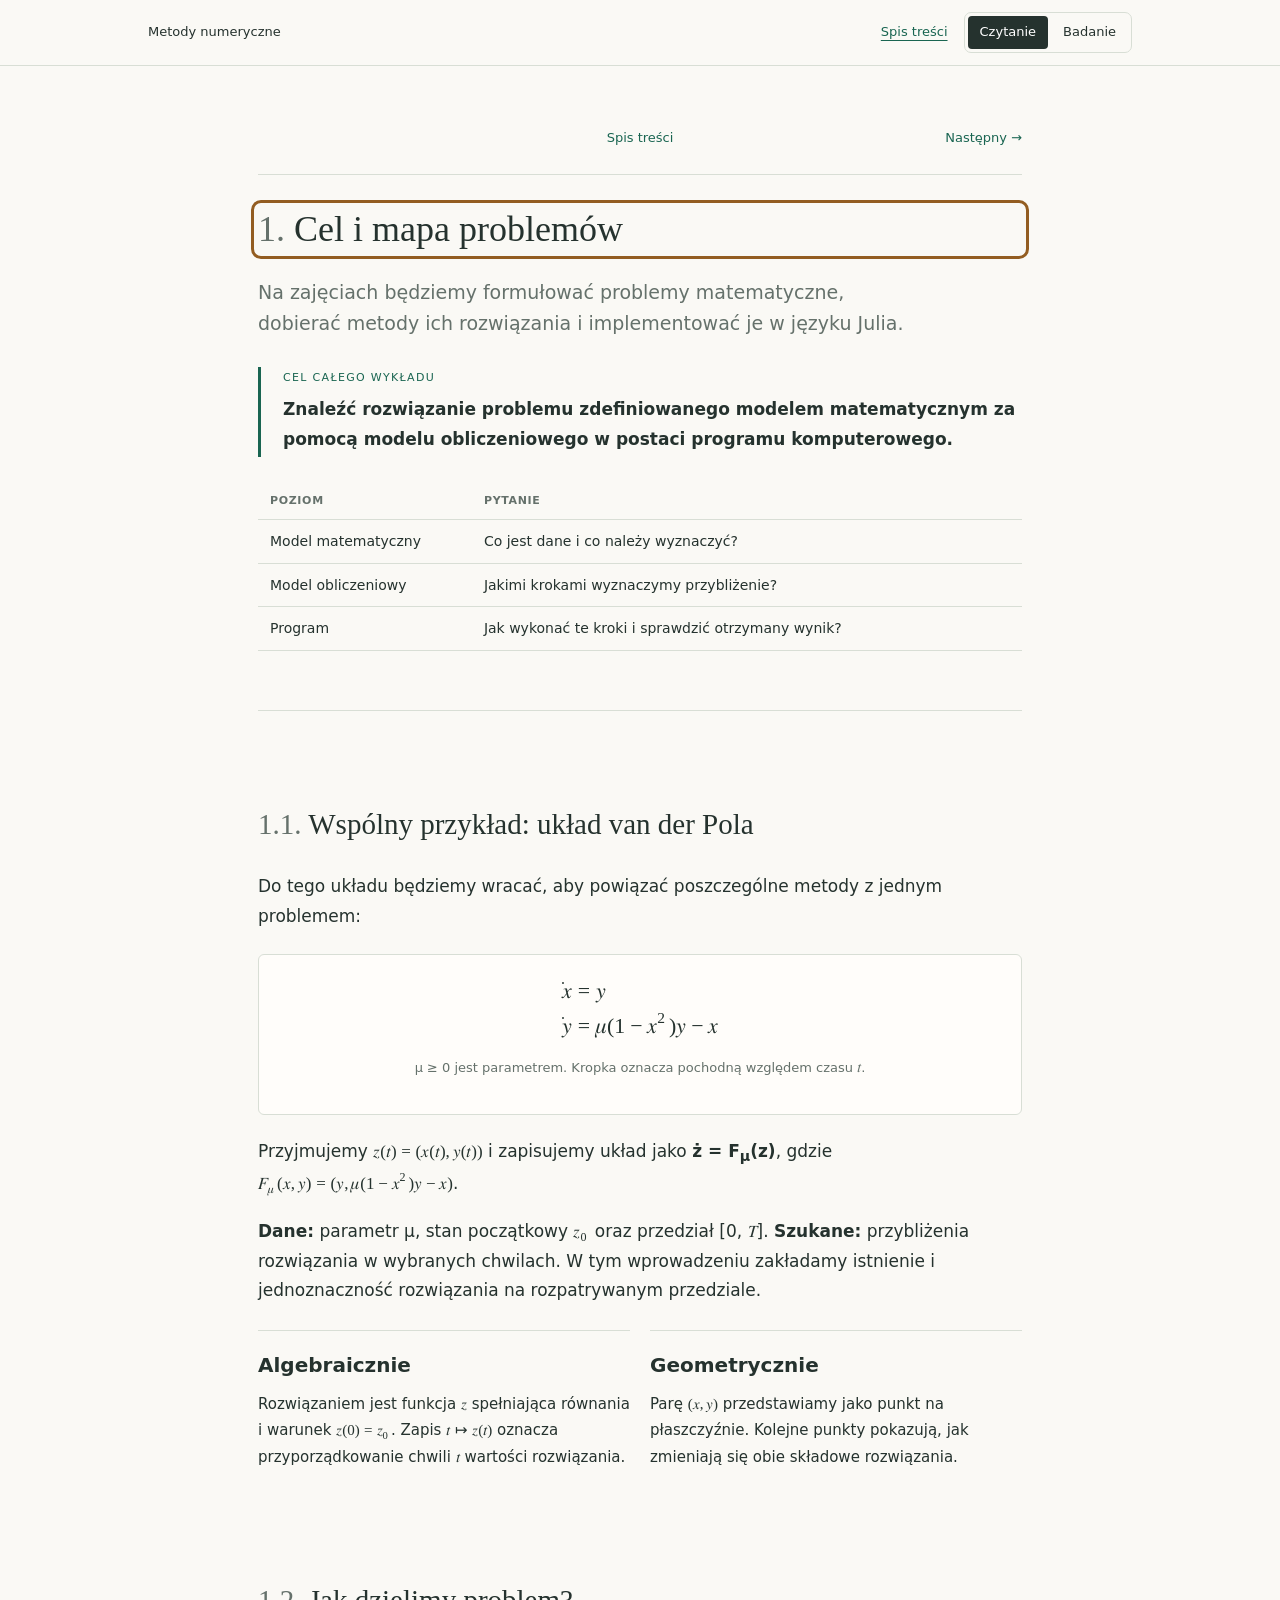
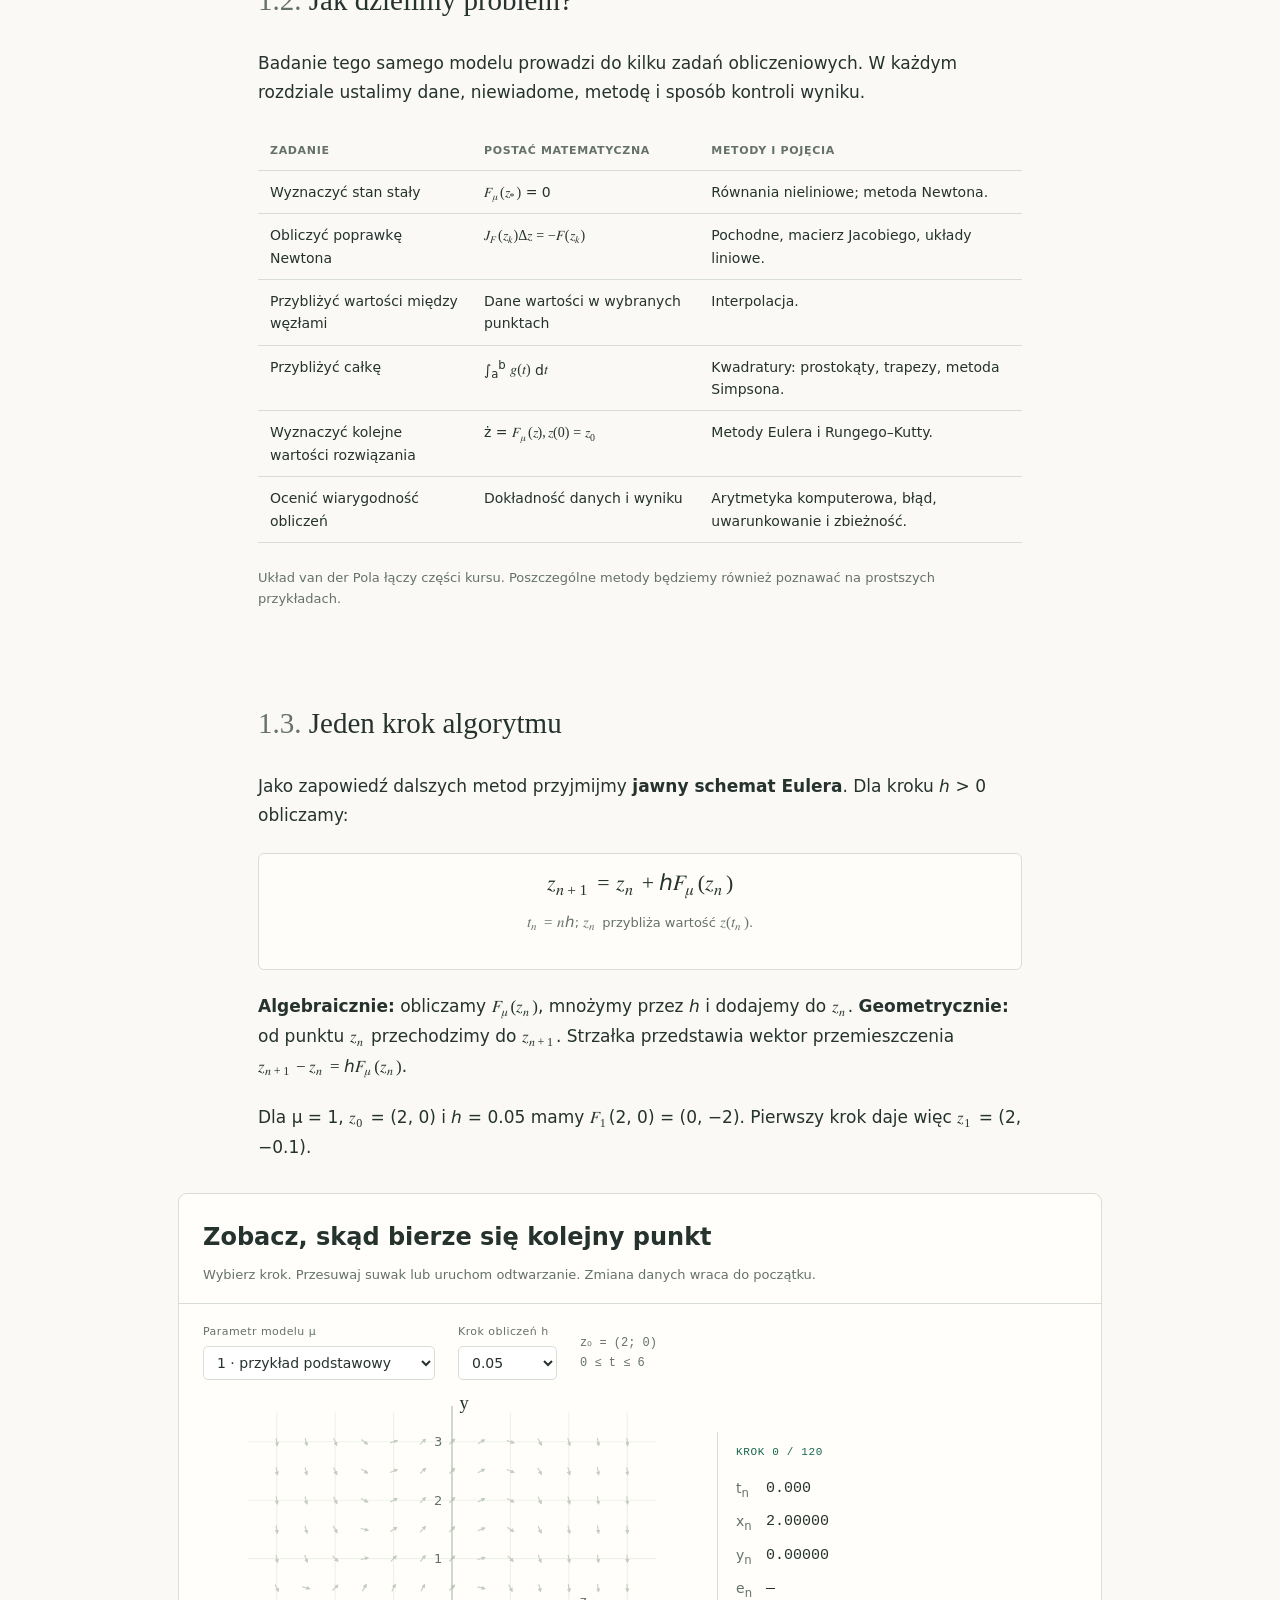
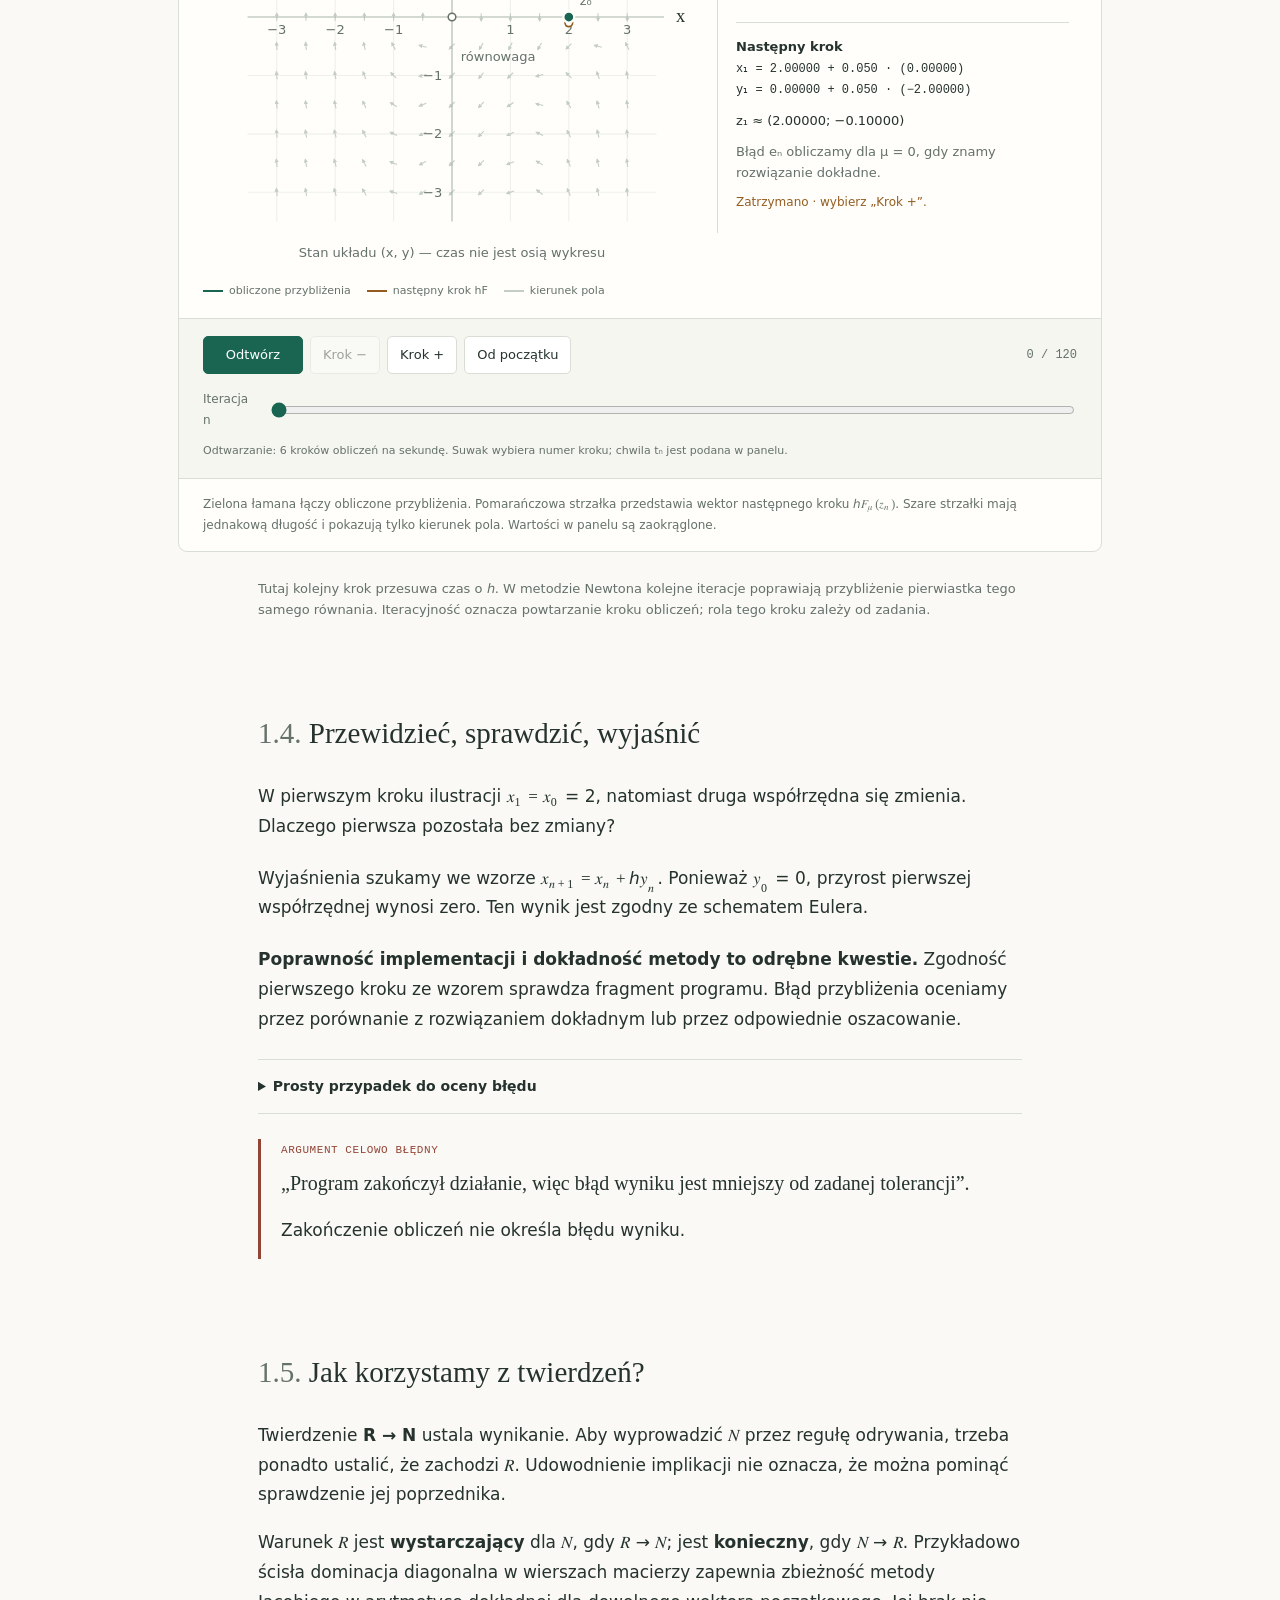
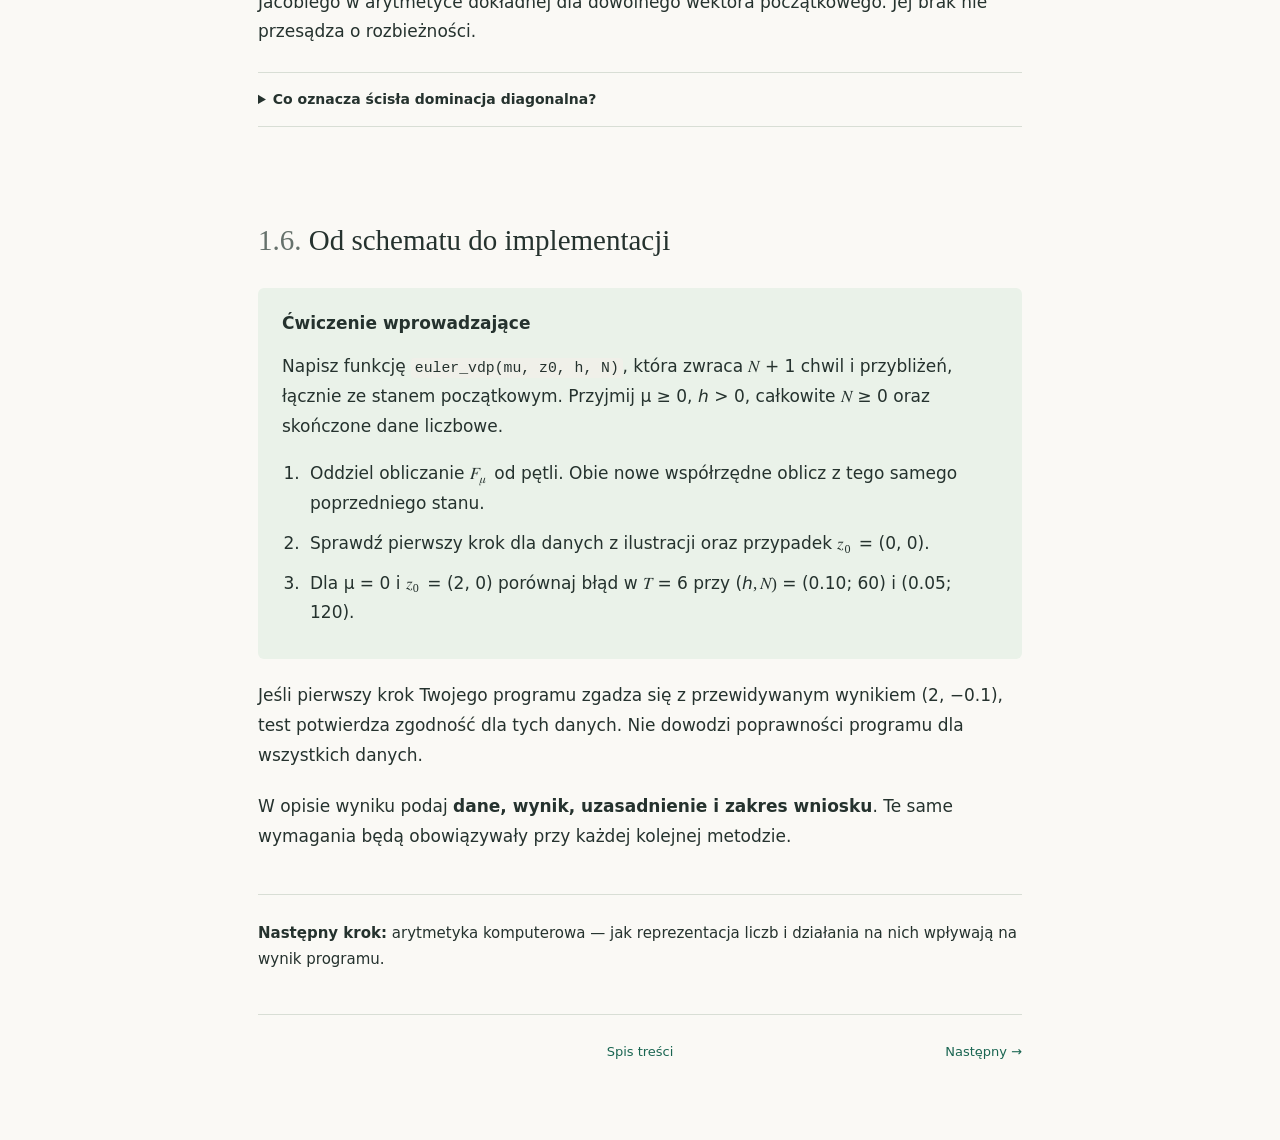
==== commit 81d3dfe4: "Scal kurs, dodaj eliminację Gaussa i uporządkuj pliki" ====
--- a/01-cel-i-mapa-problemow.html
+++ b/01-cel-i-mapa-problemow.html
@@ -1,269 +1,87 @@
 <!doctype html>
-<html lang="pl" data-mode="reading">
+<html lang="pl">
 <head>
-  <meta charset="utf-8">
-  <meta name="viewport" content="width=device-width,initial-scale=1">
-  <meta name="color-scheme" content="light">
-  <meta name="description" content="Od modelu matematycznego do programu w Julii. Pierwszy rozdział analizy numerycznej z trybem badania rozumowań i sterowaną animacją SVG.">
-  <title>Cel i mapa problemów · Analiza numeryczna</title>
-  <style>
-    :root{--paper:#faf9f5;--ink:#25322e;--muted:#65716b;--line:#d8ded5;--green:#196551;--pale:#eaf2e9;--amber:#935d21;--amber-pale:#faf0dd;--blue:#305a82;--blue-pale:#edf2f9;--red:#924435;--red-pale:#f9eeea;--mono:ui-monospace,SFMono-Regular,Consolas,monospace}
-    *{box-sizing:border-box}html{scroll-behavior:smooth;scroll-padding-top:100px}body{margin:0;background:var(--paper);color:var(--ink);font:17px/1.75 system-ui,-apple-system,"Segoe UI",sans-serif}button,select,input{font:inherit}button,select{color:inherit}button,a,summary,input,select{-webkit-tap-highlight-color:transparent}a{color:var(--green);text-underline-offset:4px}a:hover{color:var(--ink)}button{cursor:pointer}button:disabled{cursor:default;opacity:.42}:focus-visible{outline:3px solid var(--amber);outline-offset:4px;border-radius:3px}.skip{position:absolute;left:16px;top:-100px;z-index:5;background:white;padding:8px 16px}.skip:focus{top:10px}.topbar{position:sticky;top:0;z-index:3;border-bottom:1px solid var(--line);background:rgba(250,249,245,.97)}.topbar-inner{max-width:1100px;margin:auto;padding:14px 28px;display:flex;align-items:center;justify-content:space-between;gap:18px}.brand{font-size:14px;letter-spacing:.03em;color:var(--muted);text-decoration:none}.mode{display:flex;border:1px solid var(--line);border-radius:7px;padding:3px;gap:3px}.mode button{border:0;background:none;padding:5px 13px;border-radius:4px;font-size:13px;line-height:1.6}.mode button[aria-pressed="true"]{background:var(--ink);color:#fff}main{max-width:780px;margin:auto;padding:64px 28px 72px}header{padding-bottom:35px;border-bottom:1px solid var(--line)}.eyebrow{font:11px/1.5 var(--mono);letter-spacing:.13em;text-transform:uppercase;color:var(--muted);margin:0 0 19px}h1,h2,h3{font-family:Georgia,"Times New Roman",serif;font-weight:400;line-height:1.15;letter-spacing:-.02em}h1{font-size:clamp(38px,6vw,58px);max-width:650px;margin:0 0 24px}h2{font-size:32px;margin:0 0 24px}h3{font-size:23px;margin:26px 0 14px}.lead{font-size:20px;line-height:1.65;max-width:650px}.goal{border-left:3px solid var(--green);padding:2px 0 2px 22px;margin:28px 0 25px}.goal p{margin:0}.goal small{display:block;color:var(--green);font-size:11px;letter-spacing:.12em;text-transform:uppercase;margin-bottom:8px}.toc{display:flex;gap:7px 22px;flex-wrap:wrap;font-size:13px;margin-top:26px}.toc a{color:var(--muted);text-decoration:none}.toc a:hover{text-decoration:underline}section{margin-top:54px}.section-number{display:block;font:11px/1.5 var(--mono);color:var(--green);letter-spacing:.1em;margin-bottom:10px}p{margin:0 0 18px}strong{font-weight:650}small,.small{font-size:13px;line-height:1.65}.muted{color:var(--muted)}var{font-family:Georgia,serif}code{font: .87em/1.5 var(--mono);background:#f0f0e9;padding:.12em .25em;border-radius:3px}.equation{margin:22px 0;padding:18px 22px;border:1px solid var(--line);border-radius:6px;overflow-x:auto;text-align:center;background:#fffdfa;font-size:19px}.equation math{font-size:1.15em}.equation .small{display:block;margin-top:10px;color:var(--muted)}.mathline{display:block;margin:6px 0}.definitions{display:grid;grid-template-columns:1fr 1fr;gap:20px;margin:24px 0}.definition{padding:17px 0;border-top:1px solid var(--line)}.definition p{font-size:15px;margin:8px 0 0}.definition h3{font-size:20px;margin:0}.table-scroll{overflow-x:auto;margin:24px 0}table{border-collapse:collapse;text-align:left;width:100%;font-size:14px;line-height:1.6}th,td{vertical-align:top;border-bottom:1px solid var(--line);padding:12px 11px}th{font-size:11px;letter-spacing:.06em;text-transform:uppercase;color:var(--muted)}th:first-child,td:first-child{padding-left:0}th:last-child,td:last-child{padding-right:0}td:first-child{width:28%}.note{border-left:2px solid var(--line);padding:2px 0 2px 18px;margin:25px 0;font-size:15px}.note p:last-child{margin-bottom:0}ol,ul{padding-left:23px}li{padding-left:5px;margin:10px 0}.study-only{display:none}.analysis{display:none}.marked{background:none;color:inherit}.argument{margin:22px 0}.argument>p{margin-bottom:10px}.argument[data-kind="explanation"]{--mark-bg:var(--amber-pale);--mark-ink:var(--amber)}.argument[data-kind="inference"],.argument[data-kind="proof"]{--mark-bg:var(--pale);--mark-ink:var(--green)}.argument[data-kind="checking"]{--mark-bg:var(--blue-pale);--mark-ink:var(--blue)}.argument[data-kind="fallacy"]{--mark-bg:var(--red-pale);--mark-ink:var(--red)}[data-mode="research"] .study-only{display:block}[data-mode="research"] .analysis{display:block}[data-mode="research"] .marked{background:var(--mark-bg);box-shadow:0 2px 0 var(--mark-bg);border-bottom:1px solid var(--mark-ink);-webkit-box-decoration-break:clone;box-decoration-break:clone}.analysis{font-size:14px;line-height:1.7;border-left:2px solid var(--mark-ink);padding:0 0 0 16px;margin:12px 0 24px}.analysis summary{font-size:12px;color:var(--mark-ink);cursor:pointer;font-weight:650}.analysis[open] summary{margin-bottom:12px}.analysis p{margin:8px 0}.analysis dl{margin:10px 0}.analysis dt{font-weight:650;margin:10px 0 2px}.analysis dd{margin:0}.analysis .direction{font:12px/1.7 var(--mono);color:var(--muted);padding-top:8px}.study-intro{background:var(--pale);padding:19px 23px;border-radius:6px;font-size:14px;margin-top:28px}.study-intro p{margin:0 0 10px}.study-intro p:last-child{margin:0}.wide{width:calc(100% + 160px);margin-left:-80px}.lab{border:1px solid var(--line);border-radius:9px;background:#fffefa;overflow:hidden;margin-top:30px;margin-bottom:26px}.lab-head{padding:22px 24px 16px;border-bottom:1px solid var(--line)}.lab-head h3{margin:0 0 6px;font-size:24px}.lab-head p{margin:0;font-size:13px;color:var(--muted)}.lab-controls{display:flex;align-items:end;gap:15px 23px;flex-wrap:wrap;padding:18px 24px 5px}.field-label{display:block;font-size:11px;letter-spacing:.04em;color:var(--muted);margin-bottom:5px}select{padding:7px 27px 7px 9px;background:white;border:1px solid var(--line);border-radius:5px;font-size:14px}.fixed-data{margin:0 0 7px;font:12px/1.6 var(--mono);color:var(--muted)}.lab-layout{display:grid;grid-template-columns:1.45fr 1fr;align-items:center;gap:4px;padding:8px 24px 10px 12px}.plot{min-width:0}.plot svg{display:block;width:100%;height:auto}.plot text{font:12px system-ui,sans-serif;fill:var(--muted)}.plot .axis-label{font-family:Georgia,serif;font-size:17px;fill:var(--ink)}.readout{padding:12px 8px 12px 18px;border-left:1px solid var(--line)}.step-title{font:11px/1.6 var(--mono);color:var(--green);letter-spacing:.06em;text-transform:uppercase;margin:0 0 15px}.state{display:grid;grid-template-columns:auto 1fr;gap:6px 14px;margin:0 0 19px;font-size:14px}.state dt{color:var(--muted)}.state dd{margin:0;font:15px/1.7 var(--mono);font-variant-numeric:tabular-nums}.calculation{border-top:1px solid var(--line);padding-top:13px;font-size:13px;line-height:1.75}.calculation p{margin:0 0 8px}.calculation .numbers{font:12px/1.8 var(--mono);display:block}.status-tag{color:var(--amber);font-size:12px;min-height:20px}.legend{display:flex;flex-wrap:wrap;gap:7px 16px;padding:0 24px 17px;font-size:11px;color:var(--muted)}.legend span{display:inline-flex;align-items:center;gap:6px}.swatch{width:20px;height:0;border-top:2px solid var(--green);display:inline-block}.swatch.arrow{border-color:var(--amber)}.swatch.exact{border-color:#6c7e91;border-top-style:dashed}.swatch.field{border-color:#c4cdc4}.transport{border-top:1px solid var(--line);padding:17px 24px;background:#f5f6f0}.transport-row{display:flex;gap:7px;align-items:center;flex-wrap:wrap}.transport button{border:1px solid var(--line);background:white;padding:7px 12px;border-radius:5px;font-size:13px}.transport .primary{background:var(--green);border-color:var(--green);color:white;min-width:100px}.transport .end-label{margin-left:auto;color:var(--muted);font:12px var(--mono)}.range-row{display:flex;align-items:center;gap:14px;margin-top:15px}.range-row label{font-size:12px;color:var(--muted)}input[type="range"]{accent-color:var(--green);width:100%;min-width:60px}.transport .hint{font-size:11px;color:var(--muted);margin:10px 0 0}.lab figcaption{padding:15px 24px;font-size:12px;color:var(--muted);border-top:1px solid var(--line)}.test-prompt{background:var(--amber-pale);padding:18px 21px;border-radius:5px;margin:23px 0;font-size:15px}.test-prompt p{margin:0 0 9px}.test-prompt p:last-child{margin:0}.disclosure{border-top:1px solid var(--line);border-bottom:1px solid var(--line);padding:14px 0;margin:25px 0;font-size:15px}.disclosure summary{cursor:pointer;font-size:14px;font-weight:600}.disclosure[open] summary{margin-bottom:15px}.disclosure p:last-child{margin-bottom:0}.false-claim{border-left:3px solid var(--red);padding:3px 0 3px 20px;margin:24px 0}.false-claim .label{font:11px/1.5 var(--mono);color:var(--red);text-transform:uppercase;letter-spacing:.05em}.false-claim blockquote{margin:8px 0;font-family:Georgia,serif;font-size:20px;line-height:1.5}.assignment{padding:21px 24px;background:var(--pale);border-radius:6px}.assignment h3{margin:0 0 13px}.assignment ol{margin-bottom:0}.next{margin-top:42px;padding-top:25px;border-top:1px solid var(--line);font-size:15px}.footer{max-width:780px;margin:0 auto;padding:0 28px 45px;font-size:12px;color:var(--muted)}.editorial{margin:0;font-size:12px}.editorial summary{font-size:12px}.sr-only{position:absolute;width:1px;height:1px;padding:0;margin:-1px;overflow:hidden;clip:rect(0,0,0,0);white-space:nowrap;border:0}noscript p{padding:16px;background:var(--amber-pale);font-size:14px}figure{margin:24px 0}.math-inline{white-space:nowrap}.badge{font-size:11px;color:var(--muted);border:1px solid var(--line);padding:3px 7px;border-radius:4px;display:inline-block;margin-bottom:22px}.formula-note{font-size:13px;color:var(--muted);margin-top:-9px}
-    [hidden]{display:none!important}
-    @media(max-width:1000px){.wide{width:100%;margin-left:0}.lab-layout{grid-template-columns:1.3fr 1fr}.readout{padding-left:15px}.topbar-inner{padding:12px 22px}}
-    @media(max-width:620px){body{font-size:16px}main{padding:36px 20px 50px}.topbar-inner{padding:10px 16px;gap:8px}.brand{font-size:12px}.mode button{font-size:12px;padding:5px 9px}.lead{font-size:18px}.definitions{grid-template-columns:1fr;gap:0}h2{font-size:28px}.lab-layout{grid-template-columns:1fr;padding:8px 15px 15px}.readout{border-left:0;border-top:1px solid var(--line);padding:17px 8px 0}.state{grid-template-columns:auto 1fr auto 1fr;gap:5px 10px}.state dd{font-size:13px}.lab-controls,.lab-head{padding-left:18px;padding-right:18px}.legend,.transport,.lab figcaption{padding-left:18px;padding-right:18px}.transport .end-label{margin-left:0}.lab-head h3{font-size:22px}.equation{font-size:16px;padding:15px 10px}th,td{padding:10px 8px}.table-scroll table{min-width:570px}.footer{padding-left:20px;padding-right:20px}.assignment{padding:19px}.toc{gap:7px 17px}}
-    @media(prefers-reduced-motion:reduce){html{scroll-behavior:auto}}
-    @media print{body{background:white;color:black;font-size:11pt;line-height:1.55}.topbar,.toc,.skip,.transport,.lab-controls,.editorial,.badge{display:none}main{padding:0;max-width:none}header{padding-bottom:15px}h1{font-size:32pt}h2{font-size:22pt}section{margin-top:28px}.wide{width:100%;margin-left:0}.lab{break-inside:avoid}.lab-layout{grid-template-columns:1.25fr 1fr}.readout{border-left:1px solid #aaa;border-top:0}.marked{print-color-adjust:exact}.analysis{break-inside:avoid}a{color:inherit}p,li{orphans:3;widows:3}.footer{margin-top:20px;padding:0;max-width:none}.study-only table{font-size:9pt}}
-  </style>
-<style>
-.course-navigation { max-width: 820px; margin: 0 auto; padding: 20px 28px 32px; display: flex; flex-wrap: wrap; align-items: baseline; justify-content: space-between; gap: 12px 24px; font: 13px/1.65 system-ui, -apple-system, "Segoe UI", sans-serif; }
-.course-navigation a { color: #196551; text-underline-offset: 4px; }
-.course-navigation a:focus-visible { outline: 3px solid #935d21; outline-offset: 4px; }
-.course-navigation--top { border-bottom: 1px solid #d8ded5; margin-bottom: 20px; padding-top: 15px; padding-bottom: 15px; }
-@media(max-width:600px) { .course-navigation { padding-right: 19px; padding-left: 19px; font-size: 12px; } }
-</style>
+<meta charset="utf-8">
+<meta name="viewport" content="width=device-width, initial-scale=1">
+<title>Rozdział w scalonych notatkach — Metody numeryczne</title>
+<link rel="canonical" href="index.html#cel-i-mapa-problemow">
+<script>
+"use strict";
+const przeniesienie = {"strona": "index.html", "rozdzial": "cel-i-mapa-problemow", "kotwice": {"numerics": "cel-i-mapa-problemow", "interface": "cel-i-mapa-problemow", "reading-mode": "cel-i-mapa-problemow", "research-mode": "cel-i-mapa-problemow", "tresc": "cel-i-mapa-problemow", "model": "cel-model", "heading-model": "cel-model", "text-model": "text-cel-model", "mapa": "cel-mapa", "heading-mapa": "cel-mapa", "text-mapa": "text-cel-mapa", "krok": "cel-krok", "heading-krok": "cel-krok", "text-krok": "text-cel-krok", "laboratorium": "cel-laboratorium", "lab-title": "cel-lab-title", "mu-select": "cel-mu-select", "h-select": "cel-h-select", "phase-plot": "cel-phase-plot", "plot-title": "cel-plot-title", "plot-description": "cel-plot-description", "step-arrow": "cel-step-arrow", "field-arrow": "cel-field-arrow", "plot-clip": "cel-plot-clip", "grid-lines": "cel-grid-lines", "field-lines": "cel-field-lines", "axis-ticks": "cel-axis-ticks", "exact-circle": "cel-exact-circle", "trajectory": "cel-trajectory", "trajectory-dots": "cel-trajectory-dots", "next-step": "cel-next-step", "next-point": "cel-next-point", "current-point": "cel-current-point", "point-label": "cel-point-label", "step-title": "cel-step-title", "value-time": "cel-value-time", "value-x": "cel-value-x", "value-y": "cel-value-y", "value-error": "cel-value-error", "calc-heading": "cel-calc-heading", "calc-x": "cel-calc-x", "calc-y": "cel-calc-y", "next-state": "cel-next-state", "reference-context": "cel-reference-context", "run-status": "cel-run-status", "exact-legend": "cel-exact-legend", "play-button": "cel-play-button", "prev-button": "cel-prev-button", "next-button": "cel-next-button", "reset-button": "cel-reset-button", "frame-label": "cel-frame-label", "step-slider": "cel-step-slider", "step-announcement": "cel-step-announcement", "kontrola": "cel-kontrola", "heading-kontrola": "cel-kontrola", "text-kontrola": "text-cel-kontrola", "gwarancje": "cel-gwarancje", "heading-gwarancje": "cel-gwarancje", "text-gwarancje": "text-cel-gwarancje", "zadanie": "cel-zadanie", "heading-zadanie": "cel-zadanie", "text-zadanie": "text-cel-zadanie", "slownik": "cel-slownik", "heading-slownik": "cel-slownik", "text-slownik": "text-cel-slownik"}};
+let staraKotwica = location.hash.slice(1);
+try { staraKotwica = decodeURIComponent(staraKotwica); } catch (_) {}
+const cel = Object.prototype.hasOwnProperty.call(przeniesienie.kotwice, staraKotwica)
+  ? przeniesienie.kotwice[staraKotwica] : przeniesienie.rozdzial;
+location.replace(przeniesienie.strona + "#" + encodeURIComponent(cel));
+</script>
 </head>
 <body>
-  <a class="skip" href="#tresc">Przejdź do treści</a>
-  <div class="topbar">
-    <div class="topbar-inner">
-      <a class="brand" href="index.html">← Spis treści <span aria-hidden="true">/ 01</span></a>
-      <div class="mode" role="group" aria-label="Tryb pracy z tekstem">
-        <button id="reading-mode" type="button" aria-pressed="true">Czytanie</button>
-        <button id="research-mode" type="button" aria-pressed="false">Badanie</button>
-      </div>
-    </div>
-  </div>
-  <main id="tresc">
-    <header>
-      <p class="eyebrow">Rozdział 01 · Problem, model, program</p>
-      <h1>Cel i mapa problemów</h1>
-      <p class="lead">Na zajęciach będziemy formułować problemy matematyczne, dobierać metody ich rozwiązania i implementować je w języku Julia.</p>
-      <div class="goal"><small>Cel całego wykładu</small><p><strong>Znaleźć rozwiązanie problemu zdefiniowanego modelem matematycznym za pomocą modelu obliczeniowego w postaci programu komputerowego.</strong></p></div>
-      <div class="table-scroll"><table><thead><tr><th>Poziom</th><th>Pytanie</th></tr></thead><tbody><tr><td>Model matematyczny</td><td>Co jest dane i co należy wyznaczyć?</td></tr><tr><td>Model obliczeniowy</td><td>Jakimi krokami wyznaczymy przybliżenie?</td></tr><tr><td>Program</td><td>Jak wykonać te kroki i sprawdzić otrzymany wynik?</td></tr></tbody></table></div>
-      <nav class="toc" aria-label="W tym rozdziale"><a href="#model">Problem</a><a href="#mapa">Mapa metod</a><a href="#krok">Algorytm</a><a href="#kontrola">Ocena wyniku</a><a href="#zadanie">Program</a></nav>
-    </header>
-    <noscript><p>Tekst i wzory są dostępne bez JavaScriptu. Przełączanie trybów oraz sterowanie ilustracją wymagają jego włączenia.</p></noscript>
-    <aside class="study-only study-intro" aria-label="Jak czytać oznaczenia rozumowań"><p><strong>Tryb badania.</strong> Etykiety wyjaśniają, co jest dane, czego szukamy i co uzasadnia wniosek. <var>R</var> oznacza rację, <var>N</var> — następstwo. Implikacja <strong>R → N</strong> wyraża wynikanie przy wskazanych założeniach. Zapis <strong>~&gt;</strong> pokazuje kierunek rozumowania lub poszukiwania. Definicje i obserwacje odróżniamy od rozumowań.</p></aside>
-
-    <section id="model">
-      <span class="section-number">01 / PROBLEM MATEMATYCZNY</span>
-      <h2>Wspólny przykład: układ van der Pola</h2>
-      <p>Do tego układu będziemy wracać, aby powiązać poszczególne metody z jednym problemem:</p>
-      <div class="equation"><math display="block" aria-label="Pochodna x równa się y. Pochodna y równa się mu razy jeden minus x kwadrat razy y minus x."><mtable columnalign="right center left" rowspacing=".5em"><mtr><mtd><mover><mi>x</mi><mo>˙</mo></mover></mtd><mtd><mo>=</mo></mtd><mtd><mi>y</mi></mtd></mtr><mtr><mtd><mover><mi>y</mi><mo>˙</mo></mover></mtd><mtd><mo>=</mo></mtd><mtd><mi>μ</mi><mo>(</mo><mn>1</mn><mo>−</mo><msup><mi>x</mi><mn>2</mn></msup><mo>)</mo><mi>y</mi><mo>−</mo><mi>x</mi></mtd></mtr></mtable></math><span class="small">μ ≥ 0 jest parametrem. Kropka oznacza pochodną względem czasu <var>t</var>.</span></div>
-      <p>Przyjmujemy <var>z</var>(<var>t</var>) = (<var>x</var>(<var>t</var>), <var>y</var>(<var>t</var>)) i zapisujemy układ jako <strong>ż = F<sub>μ</sub>(z)</strong>, gdzie <var>F</var><sub>μ</sub>(<var>x</var>, <var>y</var>) = (<var>y</var>, μ(1 − <var>x</var>²)<var>y</var> − <var>x</var>).</p>
-      <p><strong>Dane:</strong> parametr μ, stan początkowy <var>z</var><sub>0</sub> oraz przedział [0, <var>T</var>]. <strong>Szukane:</strong> przybliżenia rozwiązania w wybranych chwilach. W tym wprowadzeniu zakładamy istnienie i jednoznaczność rozwiązania na rozpatrywanym przedziale.</p>
-      <div class="definitions"><div class="definition"><h3>Algebraicznie</h3><p>Rozwiązaniem jest funkcja <var>z</var> spełniająca równania i warunek <var>z</var>(0) = <var>z</var><sub>0</sub>. Zapis <var>t</var> ↦ <var>z</var>(<var>t</var>) oznacza przyporządkowanie chwili <var>t</var> wartości rozwiązania.</p></div><div class="definition"><h3>Geometrycznie</h3><p>Parę (<var>x</var>, <var>y</var>) przedstawiamy jako punkt na płaszczyźnie. Kolejne punkty pokazują, jak zmieniają się obie składowe rozwiązania.</p></div></div>
-    </section>
-
-    <section id="mapa">
-      <span class="section-number">02 / MAPA METOD</span>
-      <h2>Jak dzielimy problem?</h2>
-      <p>Badanie tego samego modelu prowadzi do kilku zadań obliczeniowych. W każdym rozdziale ustalimy dane, niewiadome, metodę i sposób kontroli wyniku.</p>
-      <div class="table-scroll"><table><thead><tr><th>Zadanie</th><th>Postać matematyczna</th><th>Metody i pojęcia</th></tr></thead><tbody>
-        <tr><td>Wyznaczyć stan stały</td><td><var>F</var><sub>μ</sub>(<var>z</var><sub>*</sub>) = 0</td><td>Równania nieliniowe; metoda Newtona.</td></tr>
-        <tr><td>Obliczyć poprawkę Newtona</td><td><var>J</var><sub>F</sub>(<var>z</var><sub>k</sub>) Δ<var>z</var> = −<var>F</var>(<var>z</var><sub>k</sub>)</td><td>Pochodne, macierz Jacobiego, układy liniowe.</td></tr>
-        <tr><td>Przybliżyć wartości między węzłami</td><td>Dane wartości w wybranych punktach</td><td>Interpolacja.</td></tr>
-        <tr><td>Przybliżyć całkę</td><td>∫<sub>a</sub><sup>b</sup> <var>g</var>(<var>t</var>) d<var>t</var></td><td>Kwadratury: prostokąty, trapezy, metoda Simpsona.</td></tr>
-        <tr><td>Wyznaczyć kolejne wartości rozwiązania</td><td>ż = <var>F</var><sub>μ</sub>(<var>z</var>), <var>z</var>(0) = <var>z</var><sub>0</sub></td><td>Metody Eulera i Rungego–Kutty.</td></tr>
-        <tr><td>Ocenić wiarygodność obliczeń</td><td>Dokładność danych i wyniku</td><td>Arytmetyka komputerowa, błąd, uwarunkowanie i zbieżność.</td></tr>
-      </tbody></table></div>
-      <p class="small muted">Układ van der Pola łączy części kursu. Poszczególne metody będziemy również poznawać na prostszych przykładach.</p>
-    </section>
-
-    <section id="krok">
-      <span class="section-number">03 / MODEL OBLICZENIOWY</span>
-      <h2>Jeden krok algorytmu</h2>
-      <p>Jako zapowiedź dalszych metod przyjmijmy <strong>jawny schemat Eulera</strong>. Dla kroku <var>h</var> &gt; 0 obliczamy:</p>
-      <div class="equation"><math display="block" aria-label="z n plus jeden równa się z n plus h razy F mu od z n"><mrow><msub><mi>z</mi><mrow><mi>n</mi><mo>+</mo><mn>1</mn></mrow></msub><mo>=</mo><msub><mi>z</mi><mi>n</mi></msub><mo>+</mo><mi>h</mi><msub><mi>F</mi><mi>μ</mi></msub><mo>(</mo><msub><mi>z</mi><mi>n</mi></msub><mo>)</mo></mrow></math><span class="small"><var>t</var><sub>n</sub> = <var>nh</var>; <var>z</var><sub>n</sub> przybliża wartość <var>z</var>(<var>t</var><sub>n</sub>).</span></div>
-      <p><strong>Algebraicznie:</strong> obliczamy <var>F</var><sub>μ</sub>(<var>z</var><sub>n</sub>), mnożymy przez <var>h</var> i dodajemy do <var>z</var><sub>n</sub>. <strong>Geometrycznie:</strong> od punktu <var>z</var><sub>n</sub> przechodzimy do <var>z</var><sub>n+1</sub>. Strzałka przedstawia wektor przemieszczenia <var>z</var><sub>n+1</sub> − <var>z</var><sub>n</sub> = <var>hF</var><sub>μ</sub>(<var>z</var><sub>n</sub>).</p>
-      <div class="argument" data-kind="inference"><p><span class="marked">Dla μ = 1, <var>z</var><sub>0</sub> = (2, 0) i <var>h</var> = 0,05 mamy <var>F</var><sub>1</sub>(2, 0) = (0, −2). Pierwszy krok daje więc <var>z</var><sub>1</sub> = (2, −0,1).</span></p><details class="analysis"><summary>Wnioskowanie · przewidujemy wynik kroku</summary><p><strong>R:</strong> dane i schemat Eulera. <strong>N:</strong> pierwszy wynik to (2, −0,1). Podstawienie danych uzasadnia R → N. Wynik dotyczy tego kroku algorytmu; nie jest dokładnym rozwiązaniem równania różniczkowego w chwili 0,05.</p><p class="direction">Przesłanka ~&gt; konkluzja: R ~&gt; N<br>Punkt wyjścia ~&gt; cel: R ~&gt; N</p></details></div>
-      <figure class="lab wide" id="laboratorium" aria-labelledby="lab-title">
-        <div class="lab-head"><h3 id="lab-title">Zobacz, skąd bierze się kolejny punkt</h3><p>Wybierz krok. Przesuwaj suwak lub uruchom odtwarzanie. Zmiana danych wraca do początku.</p></div>
-        <div class="lab-controls">
-          <label><span class="field-label">Parametr modelu μ</span><select id="mu-select"><option value="1">1 · przykład podstawowy</option><option value="0">0 · przykład kontrolny</option></select></label>
-          <label><span class="field-label">Krok obliczeń h</span><select id="h-select"><option value="0.1">0,10</option><option value="0.05" selected>0,05</option><option value="0.025">0,025</option></select></label>
-          <p class="fixed-data">z₀ = (2; 0)<br>0 ≤ t ≤ 6</p>
-        </div>
-        <div class="lab-layout">
-          <div class="plot">
-            <svg id="phase-plot" xmlns="http://www.w3.org/2000/svg" viewBox="0 0 480 440" role="img" aria-labelledby="plot-title plot-description">
-              <title id="plot-title">Płaszczyzna fazowa i kroki metody Eulera</title>
-              <desc id="plot-description">Pozioma oś x, pionowa y. Zielone punkty i odcinki oznaczają przybliżenia Eulera. Pomarańczowa strzałka pokazuje następny krok. Stan początkowy to (2, 0); pierwszy krok prowadzi do (2, −0,1).</desc>
-              <defs><marker id="step-arrow" markerWidth="7" markerHeight="7" refX="5" refY="3.5" orient="auto" markerUnits="userSpaceOnUse"><path d="M0,0 L7,3.5 L0,7" fill="#935d21"/></marker><marker id="field-arrow" markerWidth="4" markerHeight="4" refX="3" refY="2" orient="auto" markerUnits="userSpaceOnUse"><path d="M0,0 L4,2 L0,4" fill="#c4cdc4"/></marker><clipPath id="plot-clip"><rect x="52" y="18" width="376" height="376"/></clipPath></defs>
-              <g id="grid-lines" stroke="#eef0e9" stroke-width="1"></g>
-              <g id="field-lines" clip-path="url(#plot-clip)" stroke="#c4cdc4" stroke-width="1" fill="none"></g>
-              <line x1="52" y1="206" x2="435" y2="206" stroke="#a9b6aa"/><line x1="240" y1="394" x2="240" y2="12" stroke="#a9b6aa"/>
-              <g id="axis-ticks"></g><text class="axis-label" x="446" y="211">x</text><text class="axis-label" x="247" y="15">y</text>
-              <g clip-path="url(#plot-clip)"><circle id="exact-circle" cx="240" cy="206" r="107.428571" fill="none" stroke="#6c7e91" stroke-width="1.5" stroke-dasharray="6 5" visibility="hidden"/><path id="trajectory" d="M347.428571,206" fill="none" stroke="#196551" stroke-width="2.5" stroke-linecap="round" stroke-linejoin="round"/><g id="trajectory-dots" fill="#196551"></g><line id="next-step" x1="347.428571" y1="206" x2="347.428571" y2="211.371429" stroke="#935d21" stroke-width="2.5" marker-end="url(#step-arrow)"/><circle id="next-point" cx="347.428571" cy="211.371429" r="3.5" fill="#fffefa" stroke="#935d21" stroke-width="1.5"/><circle id="current-point" cx="347.428571" cy="206" r="5" fill="#196551" stroke="#fffefa" stroke-width="2"/></g>
-              <circle cx="240" cy="206" r="3.5" fill="#fffefa" stroke="#65716b" stroke-width="1.4"/><text x="248" y="246">równowaga</text><text id="point-label" x="357" y="196" fill="#196551">z₀</text><text x="240" y="427" text-anchor="middle">Stan układu (x, y) — czas nie jest osią wykresu</text>
-            </svg>
-          </div>
-          <div class="readout" aria-label="Dane bieżącego kroku">
-            <p class="step-title" id="step-title">Krok 0 / 120</p>
-            <dl class="state"><dt>t<sub>n</sub></dt><dd id="value-time">0,000</dd><dt>x<sub>n</sub></dt><dd id="value-x">2,00000</dd><dt>y<sub>n</sub></dt><dd id="value-y">0,00000</dd><dt>e<sub>n</sub></dt><dd id="value-error">—</dd></dl>
-            <div class="calculation"><p><strong id="calc-heading">Następny krok</strong><span class="numbers" id="calc-x">x₁ = 2,00000 + 0,05 · 0,00000</span><span class="numbers" id="calc-y">y₁ = 0,00000 + 0,05 · (−2,00000)</span></p><p id="next-state">z₁ ≈ (2,00000; −0,10000)</p><p class="small muted" id="reference-context">Błąd eₙ obliczamy dla μ = 0, gdy znamy rozwiązanie dokładne.</p><p class="status-tag" id="run-status">Zatrzymano · wybierz „Krok +”.</p></div>
-          </div>
-        </div>
-        <div class="legend" aria-label="Legenda wykresu"><span><i class="swatch" aria-hidden="true"></i>obliczone przybliżenia</span><span><i class="swatch arrow" aria-hidden="true"></i>następny krok hF</span><span><i class="swatch field" aria-hidden="true"></i>kierunek pola</span><span id="exact-legend" hidden><i class="swatch exact" aria-hidden="true"></i>rozwiązanie dokładne dla μ = 0</span></div>
-        <div class="transport">
-          <div class="transport-row"><button class="primary" id="play-button" type="button" aria-pressed="false">Odtwórz</button><button id="prev-button" type="button" disabled aria-label="Poprzedni krok">Krok −</button><button id="next-button" type="button" aria-label="Następny krok">Krok +</button><button id="reset-button" type="button">Od początku</button><span class="end-label" id="frame-label">0 / 120</span></div>
-          <div class="range-row"><label for="step-slider">Iteracja n</label><input id="step-slider" type="range" min="0" max="120" step="1" value="0" aria-valuetext="Krok 0, czas 0"></div>
-          <p class="hint">Odtwarzanie: 6 kroków obliczeń na sekundę. Suwak wybiera numer kroku; chwila tₙ jest podana w panelu.</p>
-          <p class="sr-only" id="step-announcement" role="status" aria-live="polite" aria-atomic="true"></p>
-        </div>
-        <figcaption>Zielona łamana łączy obliczone przybliżenia. Pomarańczowa strzałka przedstawia wektor następnego kroku <var>hF</var><sub>μ</sub>(<var>z</var><sub>n</sub>). Szare strzałki mają jednakową długość i pokazują tylko kierunek pola. Wartości w panelu są zaokrąglone.</figcaption>
-      </figure>
-      <p class="small muted">Tutaj kolejny krok przesuwa czas o <var>h</var>. W metodzie Newtona kolejne iteracje poprawiają przybliżenie pierwiastka tego samego równania. Iteracyjność oznacza powtarzanie kroku obliczeń; rola tego kroku zależy od zadania.</p>
-    </section>
-
-    <section id="kontrola">
-      <span class="section-number">04 / OCENA WYNIKU</span>
-      <h2>Przewidzieć, sprawdzić, wyjaśnić</h2>
-      <p>W pierwszym kroku ilustracji <var>x</var><sub>1</sub> = <var>x</var><sub>0</sub> = 2, natomiast druga współrzędna się zmienia. Dlaczego pierwsza pozostała bez zmiany?</p>
-      <div class="argument" data-kind="explanation"><p><span class="marked">Wyjaśnienia szukamy we wzorze <var>x</var><sub>n+1</sub> = <var>x</var><sub>n</sub> + <var>hy</var><sub>n</sub>. Ponieważ <var>y</var><sub>0</sub> = 0, przyrost pierwszej współrzędnej wynosi zero. Ten wynik jest zgodny ze schematem Eulera.</span></p><details class="analysis"><summary>Wyjaśnianie · od wyniku do racji</summary><p><strong>N — punkt wyjścia:</strong> pierwsza współrzędna nie zmieniła się. <strong>R — poszukiwana racja:</strong> program wykonał aktualizację <var>x</var><sub>1</sub> = <var>x</var><sub>0</sub> + <var>hy</var><sub>0</sub> przy <var>y</var><sub>0</sub> = 0. Z R wynika N. Samo N nie dowodzi R: program pomijający aktualizację <var>x</var> dałby ten sam wynik. Wyjaśnienie wymaga więc sprawdzenia, jak wykonano krok.</p><p class="direction">Przesłanka ~&gt; konkluzja: N ~&gt; R<br>Punkt wyjścia ~&gt; cel: N ~&gt; R</p></details></div>
-      <p><strong>Poprawność implementacji i dokładność metody to odrębne kwestie.</strong> Zgodność pierwszego kroku ze wzorem sprawdza fragment programu. Błąd przybliżenia oceniamy przez porównanie z rozwiązaniem dokładnym lub przez odpowiednie oszacowanie.</p>
-      <details class="disclosure"><summary>Prosty przypadek do oceny błędu</summary><p>Dla μ = 0 i <var>z</var><sub>0</sub> = (2, 0) znamy rozwiązanie <var>z</var>(<var>t</var>) = (2 cos <var>t</var>, −2 sin <var>t</var>). Wybierz μ = 0 w ilustracji. Błąd <var>e</var><sub>n</sub> oznacza odległość obliczonego punktu od dokładnego punktu w tej samej chwili:</p><div class="equation"><math display="block" aria-label="e n równa się normie euklidesowej różnicy z n i z od t n"><mrow><msub><mi>e</mi><mi>n</mi></msub><mo>=</mo><msub><mrow><mo>‖</mo><msub><mi>z</mi><mi>n</mi></msub><mo>−</mo><mi>z</mi><mo>(</mo><msub><mi>t</mi><mi>n</mi></msub><mo>)</mo><mo>‖</mo></mrow><mn>2</mn></msub></mrow></math></div><p>Porównaj wyniki dla <var>h</var> = 0,10 i <var>h</var> = 0,05 w chwili <var>T</var> = 6. Mniejszy błąd w tym porównaniu nie jest ogólnym dowodem zbieżności metody.</p></details>
-      <div class="false-claim argument" data-kind="fallacy"><p class="label">Argument celowo błędny</p><blockquote><span class="marked">„Program zakończył działanie, więc błąd wyniku jest mniejszy od zadanej tolerancji”.</span></blockquote><p>Zakończenie obliczeń nie określa błędu wyniku.</p><details class="analysis"><summary>Non sequitur · brak wynikania</summary><p><strong>P:</strong> program zakończył pracę. <strong>W:</strong> błąd jest mniejszy od ustalonej tolerancji. P nie daje oszacowania błędu, więc nie uzasadnia W.</p></details></div>
-    </section>
-
-    <section id="gwarancje">
-      <span class="section-number">05 / ZAŁOŻENIA I WNIOSKI</span>
-      <h2>Jak korzystamy z twierdzeń?</h2>
-      <p>Twierdzenie <strong>R → N</strong> ustala wynikanie. Aby wyprowadzić <var>N</var> przez regułę odrywania, trzeba ponadto ustalić, że zachodzi <var>R</var>. Udowodnienie implikacji nie oznacza, że można pominąć sprawdzenie jej poprzednika.</p>
-      <p>Warunek <var>R</var> jest <strong>wystarczający</strong> dla <var>N</var>, gdy <var>R</var> → <var>N</var>; jest <strong>konieczny</strong>, gdy <var>N</var> → <var>R</var>. Przykładowo ścisła dominacja diagonalna w wierszach macierzy zapewnia zbieżność metody Jacobiego w arytmetyce dokładnej dla dowolnego wektora początkowego. Jej brak nie przesądza o rozbieżności.</p>
-      <details class="disclosure"><summary>Co oznacza ścisła dominacja diagonalna?</summary><p>W każdym wierszu macierzy kwadratowej zachodzi |<var>a</var><sub>ii</sub>| &gt; ∑<sub>j≠i</sub> |<var>a</var><sub>ij</sub>|. Jest to jeden z warunków wystarczających zbieżności metody Jacobiego do rozwiązania <var>Ax</var> = <var>b</var>. Samą metodę omówimy przy układach liniowych.</p></details>
-      <div class="study-only argument" data-kind="proof"><details class="analysis"><summary>Dowodzenie · krótki przykład dotyczący algorytmu</summary><p><strong>N — teza do uzasadnienia:</strong> jeśli <var>F</var>(<var>z</var><sub>*</sub>) = 0, to schemat Eulera rozpoczęty w <var>z</var><sub>*</sub> zwraca ten sam punkt w każdym kroku. <strong>R — poszukiwana racja:</strong> wzór kroku i zerowy przyrost.</p><p><strong>Dowód:</strong> dla <var>z</var><sub>n</sub> = <var>z</var><sub>*</sub> mamy <var>z</var><sub>n+1</sub> = <var>z</var><sub>*</sub> + <var>h</var> · 0 = <var>z</var><sub>*</sub>. Ponieważ tak wybrano <var>z</var><sub>0</sub>, własność zachodzi w każdym kroku. Dowód dotyczy schematu, nie poprawności dowolnej implementacji.</p><p class="direction">Przesłanka ~&gt; konkluzja: R ~&gt; N<br>Punkt wyjścia ~&gt; cel: N ~&gt; R</p></details></div>
-    </section>
-
-    <section id="zadanie">
-      <span class="section-number">06 / PROGRAM W JULII</span>
-      <h2>Od schematu do implementacji</h2>
-      <div class="assignment"><h3>Ćwiczenie wprowadzające</h3><p>Napisz funkcję <code>euler_vdp(mu, z0, h, N)</code>, która zwraca <var>N</var> + 1 chwil i przybliżeń, łącznie ze stanem początkowym. Przyjmij μ ≥ 0, <var>h</var> &gt; 0, całkowite <var>N</var> ≥ 0 oraz skończone dane liczbowe.</p><ol><li>Oddziel obliczanie <var>F</var><sub>μ</sub> od pętli. Obie nowe współrzędne oblicz z tego samego poprzedniego stanu.</li><li>Sprawdź pierwszy krok dla danych z ilustracji oraz przypadek <var>z</var><sub>0</sub> = (0, 0).</li><li>Dla μ = 0 i <var>z</var><sub>0</sub> = (2, 0) porównaj błąd w <var>T</var> = 6 przy (<var>h</var>, <var>N</var>) = (0,10; 60) i (0,05; 120).</li></ol></div>
-      <div class="argument" data-kind="checking"><p><span class="marked">Jeśli pierwszy krok Twojego programu zgadza się z przewidywanym wynikiem (2, −0,1), test potwierdza zgodność dla tych danych. Nie dowodzi poprawności programu dla wszystkich danych.</span></p><details class="analysis"><summary>Sprawdzanie pozytywne · oceniamy wynik testu</summary><p><strong>R — punkt wyjścia:</strong> hipoteza poprawnej implementacji. <strong>N — sprawdzane następstwo:</strong> wynik pierwszego kroku dla danych z ilustracji. Najpierw wyprowadzamy przewidywanie, potem uruchamiamy program i porównujemy wyniki z uwzględnieniem zaokrągleń. Dopiero zgodny wynik oznacza sprawdzanie pozytywne.</p><p>Obserwacja N nie dowodzi R. Program zwracający zawsze (2, −0,1) także przeszedłby ten test. Uzasadniony opis brzmi: „Test nie ujawnił błędu dla sprawdzonych danych”.</p><p class="direction">Przesłanka ~&gt; konkluzja: N ~&gt; R<br>Punkt wyjścia ~&gt; cel: R ~&gt; N</p></details></div>
-      <p>W opisie wyniku podaj <strong>dane, wynik, uzasadnienie i zakres wniosku</strong>. Te same wymagania będą obowiązywały przy każdej kolejnej metodzie.</p>
-      <div class="next"><strong>Następny krok:</strong> arytmetyka komputerowa — jak reprezentacja liczb i działania na nich wpływają na wynik programu.</div>
-    </section>
-    <section class="study-only" id="slownik">
-      <span class="section-number">NARZĘDZIA BADANIA</span><h2>Mapa rozumowań</h2>
-      <p class="small">Stosujemy rozróżnienia Czeżowskiego w wersji przyjętej dla tego wykładu. <var>R</var> jest racją, a <var>N</var> jej następstwem. Implikacja R → N wyraża tu wynikanie przy wskazanych założeniach. Wyjaśnianie i sprawdzanie pozytywne nie zamieniają tego wynikania na N → R.</p>
-      <div class="table-scroll"><table><thead><tr><th>Rodzaj</th><th>Wynikanie</th><th>Przesłanka ~&gt; konkluzja</th><th>Punkt wyjścia ~&gt; cel</th></tr></thead><tbody><tr><td>Wnioskowanie</td><td>R → N</td><td>R ~&gt; N</td><td>R ~&gt; N</td></tr><tr><td>Dowodzenie</td><td>R → N</td><td>R ~&gt; N</td><td>N ~&gt; R</td></tr><tr><td>Wyjaśnianie</td><td>R → N</td><td>N ~&gt; R</td><td>N ~&gt; R</td></tr><tr><td>Sprawdzanie pozytywne</td><td>R → N</td><td>N ~&gt; R</td><td>R ~&gt; N</td></tr></tbody></table></div>
-      <p class="small">W dowodzeniu podana teza N jest punktem wyjścia, a racja R — celem poszukiwania. Gotowy dowód przedstawia uzasadnienie w kierunku R ~&gt; N. W sprawdzaniu pozytywnym najpierw wyprowadzamy przewidywanie z hipotezy, a następnie oceniamy hipotezę na podstawie zaobserwowanego wyniku. Etykieta dotyczy funkcji danego fragmentu w tym procesie.</p>
-      <details class="disclosure"><summary>Pięć rodzajów błędów rozumowania</summary><p class="small">P oznacza przesłankę, W — konkluzję. Etykietę błędu nadajemy konkretnemu argumentowi i wskazujemy niepoprawny krok. Kategorie te nie muszą się wzajemnie wykluczać.</p><div class="table-scroll"><table><thead><tr><th>Błąd</th><th>Schemat</th><th>Na czym polega?</th></tr></thead><tbody><tr><td>Materialny</td><td>P: fałsz</td><td>Co najmniej jedną fałszywą przesłankę przyjęto za prawdziwą.</td></tr><tr><td>Petitio principii</td><td>P: ?</td><td>Przesłankę przyjęto bez należytego uzasadnienia.</td></tr><tr><td>Circulus vitiosus</td><td>P ↝ W ↝ P</td><td>Konkluzja ma uzasadniać przesłankę, która ma uzasadniać tę konkluzję; brak niezależnej podstawy uzasadnienia.</td></tr><tr><td>Non sequitur</td><td>P ⇏ W</td><td>Konkluzję przedstawiono jako wynikającą logicznie z przesłanek, choć takie wynikanie nie zachodzi.</td></tr><tr><td>Ignoratio elenchi</td><td>Cel: W; dowód: Q</td><td>Argument dotyczy innej tezy i nie rozstrzyga właściwej kwestii.</td></tr></tbody></table></div><p class="small">Warunkowe rozpatrywanie założenia fałszywego, np. w dowodzie nie wprost, nie jest samo przez się błędem materialnym. Sama równoważność P ↔ W nie jest błędnym kołem: koło dotyczy sposobu uzasadniania.</p><p class="small">Rozumowanie od zaobserwowanego skutku do możliwej racji nie jest automatycznie błędem. Nieuprawnione jest przypisanie mu pewności dedukcyjnej bez dodatkowego uzasadnienia. Błąd numeryczny i błąd programu to odrębne pojęcia.</p></details>
-    </section>
-  </main>
-  <footer class="footer"><p>Analiza numeryczna · Rozdział 01 · Wersja uproszczona do oceny</p><details class="disclosure editorial"><summary>Uwagi redakcyjne</summary><p>Rozdział skupia się na formułowaniu problemu, schemacie obliczeń, implementacji i ocenie wyniku. Układ van der Pola jest wspólnym przykładem dla kursu. Szczegółowe wyprowadzenia i warunki stosowania metod będą omawiane w poświęconych im rozdziałach.</p></details></footer>
-<script id="numerics">
-  'use strict';
-  // Pure numerical model. Deliberately separate from the rendering and controls.
-  function field(mu, z) { return [z[1], mu * (1 - z[0] * z[0]) * z[1] - z[0]]; }
-  function referenceError(z, t) { return Math.hypot(z[0] - 2 * Math.cos(t), z[1] + 2 * Math.sin(t)); }
-  function euler(mu, h, N, z0 = [2, 0]) {
-    if (!Number.isFinite(mu) || mu < 0 || !Number.isFinite(h) || h <= 0 || !Number.isInteger(N) || N < 0 || !Array.isArray(z0) || z0.length !== 2 || !z0.every(Number.isFinite)) throw new RangeError('Niedopuszczalne dane modelu.');
-    const states = [[z0[0], z0[1]]];
-    for (let n = 0; n < N; n++) {
-      const z = states[n], f = field(mu, z);
-      const next = [z[0] + h * f[0], z[1] + h * f[1]];
-      if (!next.every(Number.isFinite)) throw new RangeError('Nieskończony wynik obliczeń.');
-      states.push(next);
-    }
-    return states;
-  }
-  </script>
-  <script id="interface">
-  'use strict';
-  (() => {
-    const $ = id => document.getElementById(id);
-    const svgNS = 'http://www.w3.org/2000/svg';
-    const dom = Object.fromEntries(['mu-select','h-select','phase-plot','grid-lines','field-lines','axis-ticks','trajectory','trajectory-dots','next-step','next-point','current-point','point-label','exact-circle','exact-legend','value-time','value-x','value-y','value-error','step-title','calc-heading','calc-x','calc-y','next-state','reference-context','run-status','play-button','prev-button','next-button','reset-button','frame-label','step-slider','step-announcement','plot-description','reading-mode','research-mode'].map(id => [id,$(id)]));
-    const number = (x, digits=5) => (Object.is(x, -0) || Math.abs(x) < 0.5 * 10 ** -digits ? 0 : x).toFixed(digits).replace('.', ',').replace('-', '−');
-    const sub = n => String(n).replace(/\d/g, c => '₀₁₂₃₄₅₆₇₈₉'[Number(c)]);
-    const px = x => 240 + x * 376 / 7;
-    const py = y => 206 - y * 376 / 7;
-    const point = z => `${px(z[0]).toFixed(3)},${py(z[1]).toFixed(3)}`;
-    let mu=1, h=0.05, states=[], n=0, running=false, raf=0, last=0;
-    function svgNode(tag, attrs, parent, label) {
-      const el=document.createElementNS(svgNS,tag);
-      for (const [key,value] of Object.entries(attrs)) el.setAttribute(key,String(value));
-      if (label !== undefined) el.textContent=label;
-      parent.appendChild(el); return el;
-    }
-    function drawAxes() {
-      for(let a=-3;a<=3;a++) {
-        if(a===0) continue;
-        svgNode('line',{x1:px(a),x2:px(a),y1:18,y2:394},dom['grid-lines']);
-        svgNode('line',{x1:52,x2:428,y1:py(a),y2:py(a)},dom['grid-lines']);
-        svgNode('text',{x:px(a),y:222,'text-anchor':'middle'},dom['axis-ticks'],String(a).replace('-','−'));
-        svgNode('text',{x:231,y:py(a)+4,'text-anchor':'end'},dom['axis-ticks'],String(a).replace('-','−'));
-      }
-    }
-    function drawField() {
-      dom['field-lines'].replaceChildren();
-      for(let i=-6;i<=6;i++) for(let j=-6;j<=6;j++) {
-        const x=i/2,y=j/2, f=field(mu,[x,y]), length=Math.hypot(...f);
-        if(length===0) continue;
-        const dx=f[0]/length*7, dy=-f[1]/length*7;
-        svgNode('line',{x1:px(x)-dx/2,y1:py(y)-dy/2,x2:px(x)+dx/2,y2:py(y)+dy/2,'marker-end':'url(#field-arrow)'},dom['field-lines']);
-      }
-    }
-    function render(announce=false) {
-      const z=states[n], end=states.length-1, f=field(mu,z), next=states[n+1];
-      const path=states.slice(0,n+1).map((z,i)=>(i?'L':'M')+point(z)).join(' ');
-      dom['trajectory'].setAttribute('d',path);
-      dom['trajectory-dots'].replaceChildren();
-      for(let i=0;i<=n;i++) svgNode('circle',{cx:px(states[i][0]),cy:py(states[i][1]),r:1.7},dom['trajectory-dots']);
-      dom['current-point'].setAttribute('cx',px(z[0])); dom['current-point'].setAttribute('cy',py(z[1]));
-      dom['point-label'].setAttribute('x',Math.min(403,px(z[0])+10)); dom['point-label'].setAttribute('y',Math.max(32,py(z[1])-11)); dom['point-label'].textContent='z'+sub(n);
-      dom['next-step'].setAttribute('visibility',next?'visible':'hidden'); dom['next-point'].setAttribute('visibility',next?'visible':'hidden');
-      if(next) {
-        for(const [attr,value] of Object.entries({x1:px(z[0]),y1:py(z[1]),x2:px(next[0]),y2:py(next[1])})) dom['next-step'].setAttribute(attr,value);
-        dom['next-point'].setAttribute('cx',px(next[0]));dom['next-point'].setAttribute('cy',py(next[1]));
-      }
-      dom['value-time'].textContent=number(n*h,3); dom['value-x'].textContent=number(z[0]); dom['value-y'].textContent=number(z[1]);dom['value-error'].textContent=mu===0?number(referenceError(z,n*h),6):'—';
-      dom['step-title'].textContent=`Krok ${n} / ${end}`; dom['frame-label'].textContent=`${n} / ${end}`;
-      dom['step-slider'].max=end;dom['step-slider'].value=n;dom['step-slider'].setAttribute('aria-valuetext',`Krok ${n} z ${end}, czas ${number(n*h,3)}`);
-      dom['prev-button'].disabled=n===0;dom['next-button'].disabled=n===end;
-      dom['play-button'].disabled=n===end&&!running;dom['play-button'].textContent=running?'Pauza':'Odtwórz';dom['play-button'].setAttribute('aria-pressed',String(running));
-      dom['calc-heading'].textContent=next?'Następny krok':'Koniec przedziału';
-      dom['calc-x'].textContent=next?`x${sub(n+1)} = ${number(z[0])} + ${number(h,3)} · (${number(f[0])})`:'';
-      dom['calc-y'].textContent=next?`y${sub(n+1)} = ${number(z[1])} + ${number(h,3)} · (${number(f[1])})`:'';
-      dom['next-state'].textContent=next?`z${sub(n+1)} ≈ (${number(next[0])}; ${number(next[1])})`:`Obliczono ${end} kroków do T = 6.`;
-      dom['reference-context'].textContent=mu===0?'eₙ to odległość od dokładnego punktu z(tₙ) = (2 cos tₙ; −2 sin tₙ).':'Błąd eₙ obliczamy dla μ = 0, gdy znamy rozwiązanie dokładne.';
-      dom['run-status'].textContent=n===end?'Koniec · wróć do początku lub zmień h.':running?'Odtwarzanie · możesz zatrzymać w każdej chwili.':'Zatrzymano · wybierz „Krok +”.';
-      dom['plot-description'].textContent=`Płaszczyzna fazowa. μ = ${mu}, h = ${number(h,3)}. W kroku ${n}, w chwili ${number(n*h,3)}, x wynosi ${number(z[0])}, y wynosi ${number(z[1])}. Zielona łamana przedstawia obliczone przybliżenia.${mu===0?' Przerywany okrąg przedstawia krzywą rozwiązania dokładnego.':''}`;
-      if(announce) dom['step-announcement'].textContent=`Krok ${n}, czas ${number(n*h,3)}. x: ${number(z[0])}, y: ${number(z[1])}.${mu===0?' Błąd: '+number(referenceError(z,n*h),6)+'.':''}`;
-    }
-    function stop() { running=false;if(raf) cancelAnimationFrame(raf);raf=0;last=0; }
-    function goTo(value) { stop();n=Math.min(states.length-1,Math.max(0,Math.round(value)));render(true); }
-    function frame(timestamp) {
-      if(!running) return;
-      if(!last) last=timestamp;
-      if(timestamp-last>=1000/6) {last=timestamp;n++;if(n>=states.length-1) stop();render(!running);}
-      if(running) raf=requestAnimationFrame(frame);
-    }
-    function resetModel() {
-      stop();mu=Number(dom['mu-select'].value);h=Number(dom['h-select'].value);n=0;
-      states=euler(mu,h,Math.round(6/h));drawField();
-      dom['exact-circle'].setAttribute('visibility',mu===0?'visible':'hidden');dom['exact-legend'].hidden=mu!==0;
-      render(true);
-    }
-    function setMode(mode) {
-      const center=document.elementFromPoint(window.innerWidth/2,Math.min(150,window.innerHeight/3));
-      const anchor=center?.closest('section,header');const oldTop=anchor?.getBoundingClientRect().top;
-      document.documentElement.dataset.mode=mode;
-      dom['reading-mode'].setAttribute('aria-pressed',String(mode==='reading'));dom['research-mode'].setAttribute('aria-pressed',String(mode==='research'));
-      if(anchor && oldTop!==undefined) window.scrollBy({top:anchor.getBoundingClientRect().top-oldTop,behavior:'instant'});
-    }
-    dom['reading-mode'].addEventListener('click',()=>setMode('reading'));dom['research-mode'].addEventListener('click',()=>setMode('research'));
-    dom['mu-select'].addEventListener('change',resetModel);dom['h-select'].addEventListener('change',resetModel);
-    dom['play-button'].addEventListener('click',()=>{if(running){stop();render(true);}else if(n<states.length-1){running=true;render();raf=requestAnimationFrame(frame);}});
-    dom['prev-button'].addEventListener('click',()=>goTo(n-1));dom['next-button'].addEventListener('click',()=>goTo(n+1));dom['reset-button'].addEventListener('click',()=>goTo(0));dom['step-slider'].addEventListener('input',event=>goTo(Number(event.target.value)));
-    document.addEventListener('visibilitychange',()=>{if(document.hidden && running){stop();render();}});
-    window.addEventListener('pagehide',stop);
-    window.addEventListener('beforeprint',()=>{if(running){stop();render();}});
-    drawAxes();resetModel();
-  })();
-  </script>
-<nav class="course-navigation" aria-label="Przejście między rozdziałami"><a href="index.html">Spis treści</a><a href="02-arytmetyka-komputerowa.html" rel="next">Arytmetyka komputerowa →</a></nav>
+<p>Ten rozdział jest częścią wspólnych notatek.</p>
+<p><a href="index.html#cel-i-mapa-problemow">Otwórz rozdział w nowym dokumencie</a></p>
+<a id="axis-ticks" href="index.html#cel-axis-ticks" hidden></a>
+<a id="calc-heading" href="index.html#cel-calc-heading" hidden></a>
+<a id="calc-x" href="index.html#cel-calc-x" hidden></a>
+<a id="calc-y" href="index.html#cel-calc-y" hidden></a>
+<a id="current-point" href="index.html#cel-current-point" hidden></a>
+<a id="exact-circle" href="index.html#cel-exact-circle" hidden></a>
+<a id="exact-legend" href="index.html#cel-exact-legend" hidden></a>
+<a id="field-arrow" href="index.html#cel-field-arrow" hidden></a>
+<a id="field-lines" href="index.html#cel-field-lines" hidden></a>
+<a id="frame-label" href="index.html#cel-frame-label" hidden></a>
+<a id="grid-lines" href="index.html#cel-grid-lines" hidden></a>
+<a id="gwarancje" href="index.html#cel-gwarancje" hidden></a>
+<a id="h-select" href="index.html#cel-h-select" hidden></a>
+<a id="heading-gwarancje" href="index.html#cel-gwarancje" hidden></a>
+<a id="heading-kontrola" href="index.html#cel-kontrola" hidden></a>
+<a id="heading-krok" href="index.html#cel-krok" hidden></a>
+<a id="heading-mapa" href="index.html#cel-mapa" hidden></a>
+<a id="heading-model" href="index.html#cel-model" hidden></a>
+<a id="heading-slownik" href="index.html#cel-slownik" hidden></a>
+<a id="heading-zadanie" href="index.html#cel-zadanie" hidden></a>
+<a id="interface" href="index.html#cel-i-mapa-problemow" hidden></a>
+<a id="kontrola" href="index.html#cel-kontrola" hidden></a>
+<a id="krok" href="index.html#cel-krok" hidden></a>
+<a id="lab-title" href="index.html#cel-lab-title" hidden></a>
+<a id="laboratorium" href="index.html#cel-laboratorium" hidden></a>
+<a id="mapa" href="index.html#cel-mapa" hidden></a>
+<a id="model" href="index.html#cel-model" hidden></a>
+<a id="mu-select" href="index.html#cel-mu-select" hidden></a>
+<a id="next-button" href="index.html#cel-next-button" hidden></a>
+<a id="next-point" href="index.html#cel-next-point" hidden></a>
+<a id="next-state" href="index.html#cel-next-state" hidden></a>
+<a id="next-step" href="index.html#cel-next-step" hidden></a>
+<a id="numerics" href="index.html#cel-i-mapa-problemow" hidden></a>
+<a id="phase-plot" href="index.html#cel-phase-plot" hidden></a>
+<a id="play-button" href="index.html#cel-play-button" hidden></a>
+<a id="plot-clip" href="index.html#cel-plot-clip" hidden></a>
+<a id="plot-description" href="index.html#cel-plot-description" hidden></a>
+<a id="plot-title" href="index.html#cel-plot-title" hidden></a>
+<a id="point-label" href="index.html#cel-point-label" hidden></a>
+<a id="prev-button" href="index.html#cel-prev-button" hidden></a>
+<a id="reading-mode" href="index.html#cel-i-mapa-problemow" hidden></a>
+<a id="reference-context" href="index.html#cel-reference-context" hidden></a>
+<a id="research-mode" href="index.html#cel-i-mapa-problemow" hidden></a>
+<a id="reset-button" href="index.html#cel-reset-button" hidden></a>
+<a id="run-status" href="index.html#cel-run-status" hidden></a>
+<a id="slownik" href="index.html#cel-slownik" hidden></a>
+<a id="step-announcement" href="index.html#cel-step-announcement" hidden></a>
+<a id="step-arrow" href="index.html#cel-step-arrow" hidden></a>
+<a id="step-slider" href="index.html#cel-step-slider" hidden></a>
+<a id="step-title" href="index.html#cel-step-title" hidden></a>
+<a id="text-gwarancje" href="index.html#text-cel-gwarancje" hidden></a>
+<a id="text-kontrola" href="index.html#text-cel-kontrola" hidden></a>
+<a id="text-krok" href="index.html#text-cel-krok" hidden></a>
+<a id="text-mapa" href="index.html#text-cel-mapa" hidden></a>
+<a id="text-model" href="index.html#text-cel-model" hidden></a>
+<a id="text-slownik" href="index.html#text-cel-slownik" hidden></a>
+<a id="text-zadanie" href="index.html#text-cel-zadanie" hidden></a>
+<a id="trajectory" href="index.html#cel-trajectory" hidden></a>
+<a id="trajectory-dots" href="index.html#cel-trajectory-dots" hidden></a>
+<a id="tresc" href="index.html#cel-i-mapa-problemow" hidden></a>
+<a id="value-error" href="index.html#cel-value-error" hidden></a>
+<a id="value-time" href="index.html#cel-value-time" hidden></a>
+<a id="value-x" href="index.html#cel-value-x" hidden></a>
+<a id="value-y" href="index.html#cel-value-y" hidden></a>
+<a id="zadanie" href="index.html#cel-zadanie" hidden></a>
 </body>
 </html>
